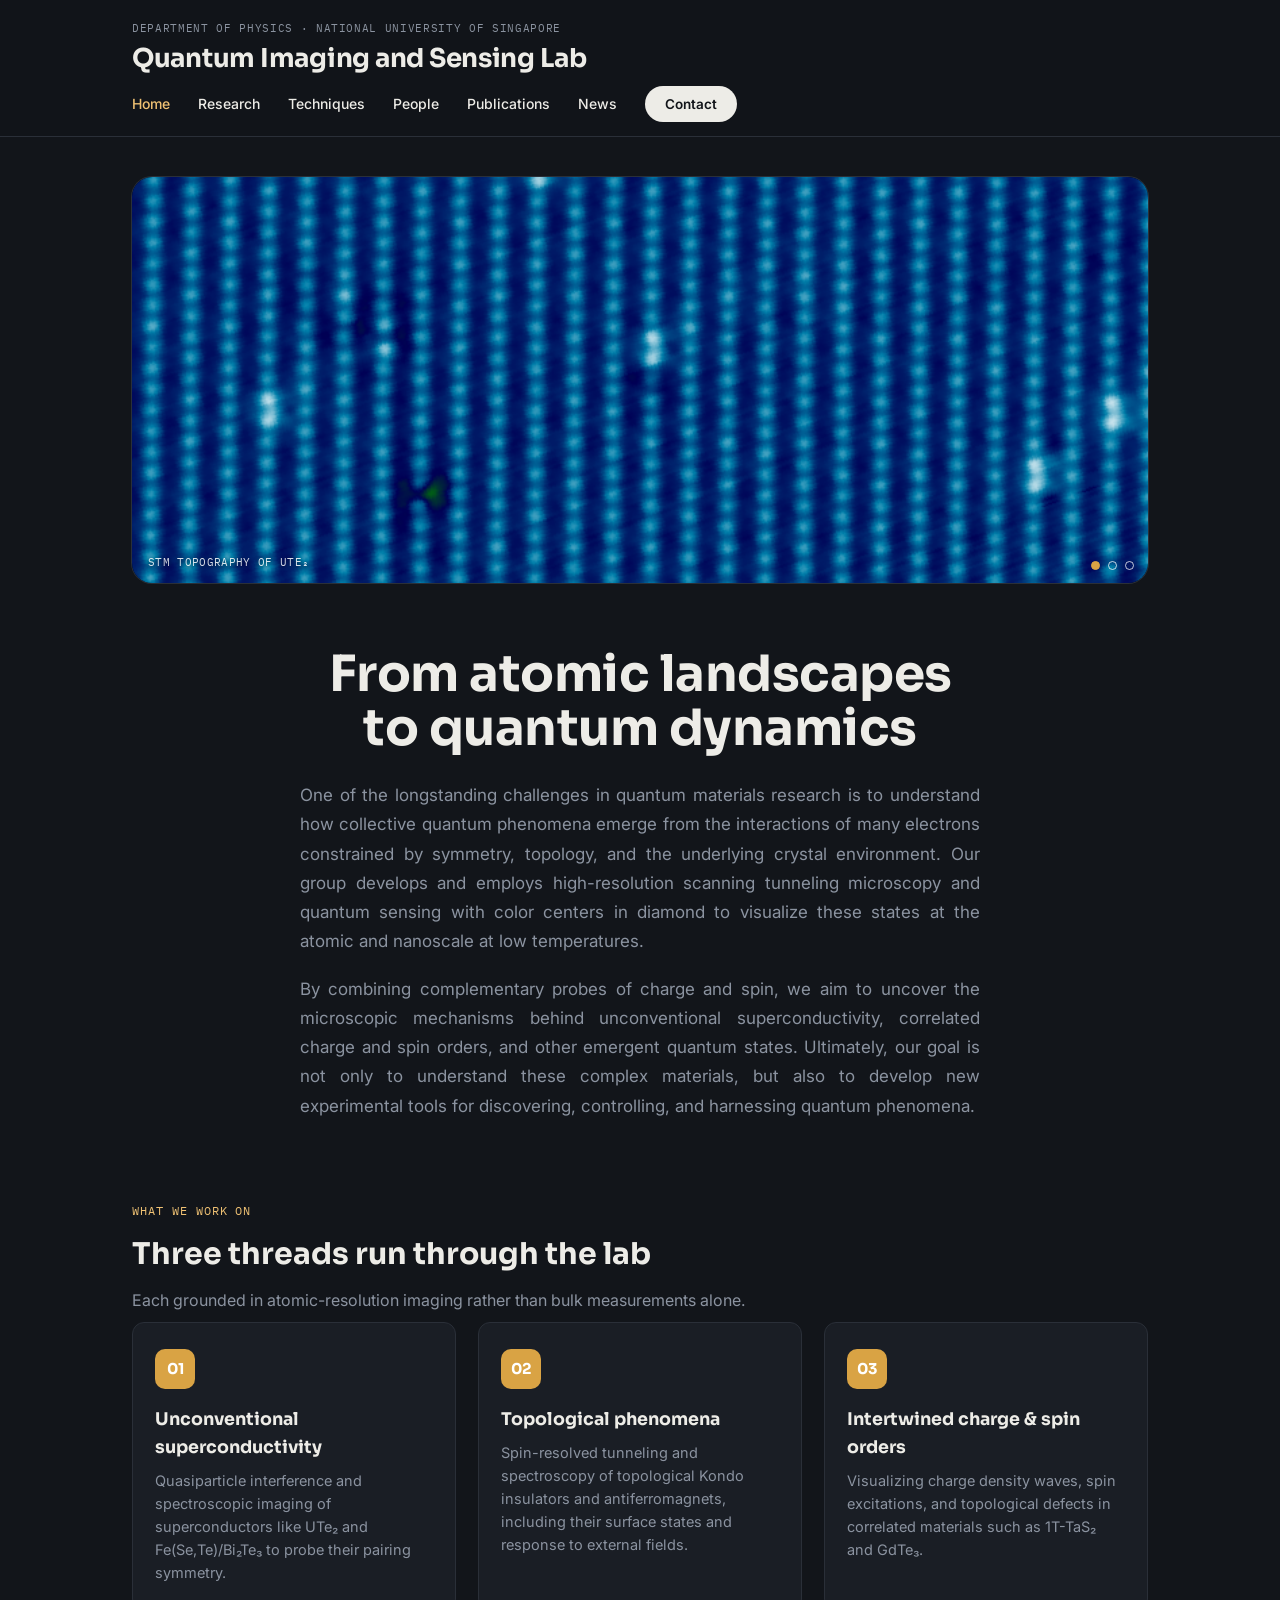
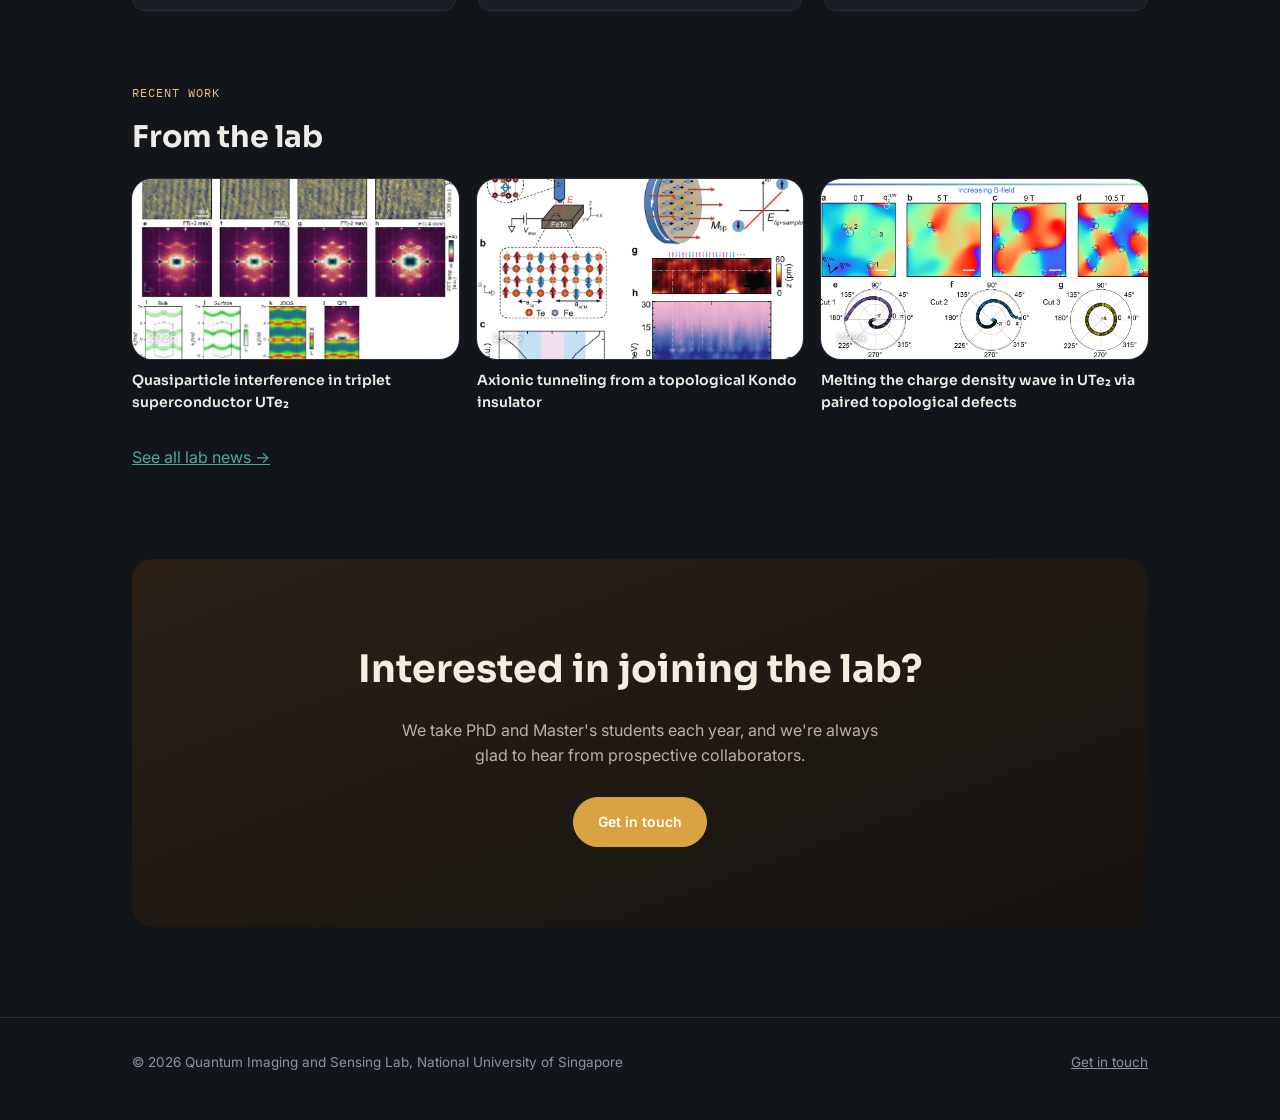
==== index.html @ 93dc04f1 "Fill homepage slideshow slots 2-3, add missing figure images Wire up the telegraph-noise and MnBi2Te" ====
<!DOCTYPE html>
<html lang="en">
<head>
<meta charset="UTF-8">
<meta name="viewport" content="width=device-width, initial-scale=1.0">
<title>Quantum Imaging and Sensing Lab — Home</title>
<meta name="description" content="Research group using scanning tunneling microscopy to image and understand quantum materials — superconductors, topological phases, and emergent order.">
<link rel="preconnect" href="https://fonts.googleapis.com">
<link href="https://fonts.googleapis.com/css2?family=Sora:wght@500;600;700&family=Inter:wght@400;500;600&family=IBM+Plex+Mono:wght@400;500;600&display=swap" rel="stylesheet">
<link rel="stylesheet" href="style.css">
</head>
<body>

<header class="masthead">
  <div class="masthead-inner">
    <div>
      <p class="masthead-id">Department of Physics · National University of Singapore</p>
      <p class="masthead-name">Quantum Imaging and Sensing Lab</p>
    </div>
    <nav class="primary-nav" aria-label="Primary">
      <ul>
        <li><a href="index.html" aria-current="page">Home</a></li>
        <li><a href="research.html">Research</a></li>
        <li><a href="instrumentation.html">Techniques</a></li>
        <li><a href="people.html">People</a></li>
        <li><a href="publications.html">Publications</a></li>
        <li><a href="news.html">News</a></li>
        <li><a href="contact.html" class="btn-nav">Contact</a></li>
      </ul>
    </nav>
  </div>
</header>

<main class="sheet">

  <!-- Homepage hero, on hold for now — the intro prose below opens the page
       instead. To restore, just uncomment.

  <section class="hero hero-home">
    <div>
      <p class="hero-eyebrow">Quantum materials · scanning tunneling microscopy · Quantum sensing · NV centers</p>
      <h1>Seeing is believing.</h1>
      <p class="lede">We develop quantum imaging and sensing techniques to investigate correlated quantum matter across scales, from atomic-resolution electronic structure to nanoscale magnetic and electronic dynamics.</p>
      <div class="hero-actions">
        <a class="btn primary" href="publications.html">Read our publications</a>
        <a class="btn" href="people.html">Meet the team</a>
      </div>
    </div>
    <div class="photo-frame">
      <img src="images/ute2-topo.png" alt="STM topography of the quantum material UTe₂">
      <span class="cap">Fig. 1 — STM topography of UTe₂</span>
    </div>
  </section>
  -->

  <div class="slideshow" data-slideshow role="region"
       aria-roledescription="carousel" aria-label="Featured lab images">
    <div class="slides">

      <figure class="slide is-active">
        <img src="images/ute2-topo.png"
             alt="STM topography of the quantum material UTe₂, showing the atomic lattice">
        <figcaption>STM topography of UTe₂</figcaption>
      </figure>

      <figure class="slide anchor-top">
        <img src="images/telegraph-noise.png"
             alt="Illustration of a spin-polarized STM tip above an atomic lattice with fluctuating surface spins, and the resulting two-level telegraph signal in the tunneling current">
        <figcaption>Telegraph noise from a fluctuating spin</figcaption>
      </figure>

      <figure class="slide fit on-white">
        <img src="images/MBT.png"
             alt="Two-panel figure: an optical micrograph of a MnBi₂Te₄ flake device with 6 and 7 septuple-layer regions outlined, beside an NV magnetometry map of the stray field over the same area, scaled from -150 to 150 microtesla">
        <figcaption>NV magnetometry of a MnBi₂Te₄ flake</figcaption>
      </figure>

      <!-- Slot 4. Uncomment when ready; do not put "is-active" on it.

      <figure class="slide">
        <img src="images/FILENAME.png" alt="DESCRIPTION">
        <figcaption>CAPTION</figcaption>
      </figure>
      -->

    </div>
    <div class="dots"></div>
  </div>

  <div class="intro-prose">
    <h1>From atomic landscapes to quantum dynamics</h1>
    <p>One of the longstanding challenges in quantum materials research is to
    understand how collective quantum phenomena emerge from the interactions
    of many electrons constrained by symmetry, topology, and the underlying
    crystal environment. Our group develops and employs high-resolution
    scanning tunneling microscopy and quantum sensing with color centers in
    diamond to visualize these states at the atomic and nanoscale at low
    temperatures.</p>
    <p>By combining complementary probes of charge and spin, we aim to uncover
    the microscopic mechanisms behind unconventional superconductivity,
    correlated charge and spin orders, and other emergent quantum states.
    Ultimately, our goal is not only to understand these complex materials,
    but also to develop new experimental tools for discovering, controlling,
    and harnessing quantum phenomena.</p>
  </div>

  <section class="section-head">
    <p class="kicker">What we work on</p>
    <h2>Three threads run through the lab</h2>
    <p>Each grounded in atomic-resolution imaging rather than bulk measurements alone.</p>
  </section>

  <div class="grid cols-3">
    <div class="card">
      <div class="mark">01</div>
      <h3>Unconventional superconductivity</h3>
      <p>Quasiparticle interference and spectroscopic imaging of superconductors
      like UTe₂ and Fe(Se,Te)/Bi₂Te₃ to probe their pairing symmetry.</p>
    </div>
    <div class="card">
      <div class="mark">02</div>
      <h3>Topological phenomena</h3>
      <p>Spin-resolved tunneling and spectroscopy of topological Kondo
      insulators and antiferromagnets, including their surface states and
      response to external fields.</p>
    </div>
    <div class="card">
      <div class="mark">03</div>
      <h3>Intertwined charge &amp; spin orders</h3>
      <p>Visualizing charge density waves, spin excitations, and topological
      defects in correlated materials such as 1T-TaS₂ and GdTe₃.</p>
    </div>
    <!-- Fourth thread, on hold for now. To restore: uncomment, switch the
         grid above back to "grid cols-4", and change the heading back to
         "Four threads run through the lab".
    <div class="card">
      <div class="mark">04</div>
      <h3>AI-driven imaging</h3>
      <p>Using machine learning to extract hidden order and structure from
      STM and NV-center imaging data across our quantum materials platforms.</p>
    </div>
    -->
  </div>

  <section class="section-head">
    <p class="kicker">Recent work</p>
    <h2>From the lab</h2>
  </section>

  <div class="project-strip">
    <a href="https://arxiv.org/abs/2601.02192" target="_blank" rel="noopener">
      <div class="photo-frame plain">
        <img src="images/qpi.png" alt="Quasiparticle interference map of the triplet superconductor UTe₂">
        <span class="cap">2026</span>
      </div>
      <p class="proj-title">Quasiparticle interference in triplet superconductor UTe₂</p>
    </a>
    <a href="https://arxiv.org/abs/2512.05057" target="_blank" rel="noopener">
      <div class="photo-frame">
        <img src="images/axion.png" alt="Axionic tunneling signature in a topological Kondo insulator">
        <span class="cap">2025</span>
      </div>
      <p class="proj-title">Axionic tunneling from a topological Kondo insulator</p>
    </a>
    <a href="https://doi.org/10.1038/s41567-024-02429-9" target="_blank" rel="noopener">
      <div class="photo-frame ink">
        <img src="images/topo-def.png" alt="Paired topological defects in the melting charge density wave of UTe₂">
        <span class="cap">2024</span>
      </div>
      <p class="proj-title">Melting the charge density wave in UTe₂ via paired topological defects</p>
    </a>
  </div>

  <p style="margin-top:18px;"><a href="news.html">See all lab news →</a></p>

  <div class="cta-band">
    <h2>Interested in joining the lab?</h2>
    <p>We take PhD and Master's students each year, and we're always glad to
    hear from prospective collaborators.</p>
    <a class="btn primary" href="contact.html">Get in touch</a>
  </div>

  <!--
  <section class="section-head">
    <p class="kicker">From alumni &amp; collaborators</p>
    <h2>What people say about working with us</h2>
    <p style="font-size:13.5px;"><em>Placeholder quotes — swap these for real
    ones from your own students and collaborators.</em></p>
  </section>

  <div class="quote-row">
    <div class="quote-card">
      <p class="q">The lab gave me the freedom to pursue a hard problem while
      making sure I always had the instrumentation to test it properly.</p>
      <p class="attr">[Former student name], PhD [year]</p>
    </div>
    <div class="quote-card">
      <p class="q">Collaborating on the UTe₂ measurements was some of the most
      rigorous low-temperature work I've been part of.</p>
      <p class="attr">[Collaborator name, institution]</p>
    </div>
    <div class="quote-card">
      <p class="q">The group treats every dataset as something to be
      questioned, not just fitted. That rigor shows in the papers.</p>
      <p class="attr">[Committee member / collaborator]</p>
    </div>
  </div>
  -->

</main>

<footer class="site-footer">
  <div class="footer-inner">
    <span>© 2026 Quantum Imaging and Sensing Lab, National University of Singapore</span>
    <span><a href="contact.html">Get in touch</a></span>
  </div>
</footer>

<script>
// Crossfading image panel. Auto-advances, pauses on hover/focus, and stays
// a plain static image if there is only one slide or the reader prefers
// reduced motion.
document.querySelectorAll('[data-slideshow]').forEach(function (box) {
  var slides = Array.prototype.slice.call(box.querySelectorAll('.slide'));
  if (slides.length < 2) { box.setAttribute('data-single', ''); return; }

  var dots = box.querySelector('.dots');
  var timer = null;
  var index = Math.max(0, slides.findIndex(function (s) {
    return s.classList.contains('is-active');
  }));

  var buttons = slides.map(function (slide, n) {
    var b = document.createElement('button');
    b.type = 'button';
    b.setAttribute('aria-label', 'Show image ' + (n + 1) + ' of ' + slides.length);
    b.addEventListener('click', function () { show(n); restart(); });
    dots.appendChild(b);
    return b;
  });

  function show(n) {
    index = (n + slides.length) % slides.length;
    slides.forEach(function (s, k) { s.classList.toggle('is-active', k === index); });
    buttons.forEach(function (b, k) {
      b.setAttribute('aria-current', k === index ? 'true' : 'false');
    });
  }

  function start() {
    if (timer) return;
    if (window.matchMedia('(prefers-reduced-motion: reduce)').matches) return;
    timer = setInterval(function () { show(index + 1); }, 6000);
  }

  function stop() { clearInterval(timer); timer = null; }
  function restart() { stop(); start(); }

  box.addEventListener('mouseenter', stop);
  box.addEventListener('mouseleave', start);
  box.addEventListener('focusin', stop);
  box.addEventListener('focusout', start);

  show(index);
  start();
});
</script>

</body>
</html>
---- style.css ----
/* ============================================================
   Research Group Site — Design System v2
   Inspiration: Oranssi (Squarespace) — bold full-bleed imagery,
   generous whitespace, rounded photo frames, service-card grids,
   a CTA band, and a quote/testimonial rhythm. Reworked here for
   a physical-sciences/engineering lab: image blocks stand in for
   real lab/field photography, and the quote band carries alumni
   and collaborator voices instead of client testimonials.
   ============================================================ */

:root {
  /* Palette — dark theme */
  --paper: #12151a;
  --ink: #edece7;
  --ink-soft: #8b93a0;
  --accent: #d9a344;
  --accent-deep: #f0c274;
  --teal: #4fa89c;
  --surface: #1a1e25;
  --line: #2a2f38;
  --cta-start: #2a2018;
  --cta-end: #171310;
  --cta-text: #f5ede0;
  --cta-text-soft: rgba(245,237,224,0.72);

  --radius: 20px;
  --radius-sm: 12px;

  --font-display: "Sora", "Arial", sans-serif;
  --font-body: "Inter", -apple-system, sans-serif;
  --font-mono: "IBM Plex Mono", ui-monospace, monospace;
}

* { box-sizing: border-box; }
html { scroll-behavior: smooth; }

body {
  margin: 0;
  background: var(--paper);
  color: var(--ink);
  font-family: var(--font-body);
  font-size: 16px;
  line-height: 1.6;
}

a { color: var(--teal); }
a:hover { color: var(--accent-deep); }
a:focus-visible, button:focus-visible, input:focus-visible, textarea:focus-visible {
  outline: 2px solid var(--accent); outline-offset: 3px;
}

img { max-width: 100%; display: block; }

.sheet { max-width: 1080px; margin: 0 auto; padding: 0 32px; }

/* ---------- Nav ---------- */

header.masthead {
  position: sticky;
  top: 0;
  z-index: 20;
  background: color-mix(in srgb, var(--paper) 92%, transparent);
  backdrop-filter: blur(6px);
  border-bottom: 1px solid var(--line);
}

.masthead-inner {
  max-width: 1080px;
  margin: 0 auto;
  padding: 20px 32px;
  display: flex;
  justify-content: space-between;
  align-items: center;
  flex-wrap: wrap;
  gap: 14px;
}

.masthead-name {
  font-family: var(--font-display);
  font-size: 26px;
  font-weight: 700;
  margin: 0;
  letter-spacing: -0.01em;
}

.masthead-id {
  font-family: var(--font-mono);
  font-size: 11px;
  letter-spacing: 0.06em;
  color: var(--ink-soft);
  text-transform: uppercase;
  margin: 0;
}

nav.primary-nav ul {
  list-style: none;
  display: flex;
  gap: 28px;
  margin: 0;
  padding: 0;
  font-size: 14px;
  font-weight: 500;
}

nav.primary-nav a { color: var(--ink); text-decoration: none; }
nav.primary-nav a:hover, nav.primary-nav a[aria-current="page"] { color: var(--accent-deep); }

.btn-nav {
  font-family: var(--font-body);
  font-weight: 600;
  font-size: 13.5px;
  background: var(--ink);
  color: var(--paper) !important;
  padding: 10px 20px;
  border-radius: 100px;
  text-decoration: none;
}
.btn-nav:hover { background: var(--accent-deep); color: var(--paper) !important; }

/* ---------- Photo frame: stand-in for real photography.
   A gradient block plays the role images will later fill,
   captioned like a figure/plate to make the placeholder obvious. ---------- */

.photo-frame {
  border-radius: var(--radius);
  overflow: hidden;
  position: relative;
  min-height: 220px;
  display: flex;
  align-items: flex-end;
  background: linear-gradient(135deg, #2b5d56 0%, #16302c 60%, #0f211e 100%);
  box-shadow: 0 0 0 1px var(--line);
}

.photo-frame.warm { background: linear-gradient(135deg, #c98a2c 0%, #8a5a1c 60%, #5c3b12 100%); }
.photo-frame.ink { background: linear-gradient(135deg, #3a4250 0%, #1c222b 60%, #10141a 100%); }
.photo-frame.plain { background: #ffffff; }

/* Annotated scientific figures: never crop — scale bars, legends and axis
   labels live at the edges. Letterboxes against black to match the dark
   backgrounds these micrographs are exported on. */
.photo-frame.figure { background: #000000; }
.photo-frame.figure img { object-fit: contain; }

/* Avatars reuse the photo-frame gradient system but at fixed circular size */
.photo-frame.avatar { min-height: 0; align-items: center; justify-content: center; flex-shrink: 0; }

.photo-frame img {
  position: absolute;
  inset: 0;
  width: 100%;
  height: 100%;
  object-fit: cover;
}

.photo-frame .cap {
  position: relative;
  z-index: 1;
  font-family: var(--font-mono);
  font-size: 11px;
  color: rgba(255,255,255,0.85);
  padding: 12px 16px;
  letter-spacing: 0.03em;
  text-transform: uppercase;
  text-shadow: 0 1px 4px rgba(0,0,0,0.6);
}

/* ---------- Hero ---------- */

.hero {
  padding: 56px 0 20px;
  display: grid;
  grid-template-columns: 1.1fr 0.9fr;
  gap: 44px;
  align-items: center;
}

@media (max-width: 860px) {
  .hero { grid-template-columns: 1fr; }
}

.hero-eyebrow {
  font-family: var(--font-mono);
  font-size: 12.5px;
  color: var(--accent-deep);
  text-transform: uppercase;
  letter-spacing: 0.08em;
  margin: 0 0 16px;
}

.hero h1 {
  font-family: var(--font-display);
  font-size: clamp(32px, 4.6vw, 50px);
  line-height: 1.08;
  margin: 0 0 20px;
  font-weight: 700;
  letter-spacing: -0.01em;
}

.hero p.lede { font-size: 17.5px; color: var(--ink-soft); max-width: 52ch; margin: 0 0 28px; }

.hero-actions { display: flex; gap: 14px; flex-wrap: wrap; }

.btn {
  display: inline-block;
  font-family: var(--font-body);
  font-weight: 600;
  font-size: 14px;
  padding: 13px 24px;
  border-radius: 100px;
  text-decoration: none;
  border: 1.5px solid var(--ink);
  color: var(--ink);
}
.btn:hover { background: var(--ink); color: var(--paper); }
.btn.primary { background: var(--accent); border-color: var(--accent); color: #fff; }
.btn.primary:hover { background: var(--accent-deep); border-color: var(--accent-deep); }

.hero .photo-frame { min-height: 320px; }

.epigraph {
  margin: 0;
  padding: 28px 0 32px;
  text-align: center;
  border-bottom: 1px solid var(--line);
}
.epigraph p {
  margin: 0 0 10px;
  font-family: var(--font-body);
  font-style: italic;
  font-size: 17px;
  color: var(--ink-soft);
}
.epigraph cite {
  font-family: var(--font-mono);
  font-size: 12px;
  font-style: normal;
  color: var(--ink-soft);
  text-transform: uppercase;
  letter-spacing: 0.03em;
}

/* ---------- Site-wide entrance animation ---------- */

@keyframes fade-up {
  from { opacity: 0; transform: translateY(18px); }
  to { opacity: 1; transform: translateY(0); }
}

/* Generic cascade for every page's top-level sections. Excludes the
   homepage hero pieces and card grid below, which get their own more
   granular stagger further down so the two schemes don't compound. */
main.sheet > *:not(.epigraph):not(.hero-home):not(.grid) {
  opacity: 0;
  animation: fade-up 0.6s ease-out forwards;
}
main.sheet > *:not(.epigraph):not(.hero-home):not(.grid):nth-child(1) { animation-delay: 0.05s; }
main.sheet > *:not(.epigraph):not(.hero-home):not(.grid):nth-child(2) { animation-delay: 0.15s; }
main.sheet > *:not(.epigraph):not(.hero-home):not(.grid):nth-child(3) { animation-delay: 0.25s; }
main.sheet > *:not(.epigraph):not(.hero-home):not(.grid):nth-child(4) { animation-delay: 0.35s; }
main.sheet > *:not(.epigraph):not(.hero-home):not(.grid):nth-child(5) { animation-delay: 0.45s; }
main.sheet > *:not(.epigraph):not(.hero-home):not(.grid):nth-child(6) { animation-delay: 0.55s; }
main.sheet > *:not(.epigraph):not(.hero-home):not(.grid):nth-child(n+7) { animation-delay: 0.6s; }

.epigraph { opacity: 0; animation: fade-up 0.7s ease-out forwards; }

.hero-home .hero-eyebrow,
.hero-home h1,
.hero-home p.lede,
.hero-home .hero-actions,
.hero-home .photo-frame {
  opacity: 0;
  animation: fade-up 0.7s ease-out forwards;
}
.hero-home .hero-eyebrow { animation-delay: 0.15s; }
.hero-home h1 { animation-delay: 0.25s; }
.hero-home p.lede { animation-delay: 0.35s; }
.hero-home .hero-actions { animation-delay: 0.45s; }
.hero-home .photo-frame { animation-delay: 0.2s; }

.grid .card {
  opacity: 0;
  animation: fade-up 0.6s ease-out forwards;
}
.grid .card:nth-child(1) { animation-delay: 0.55s; }
.grid .card:nth-child(2) { animation-delay: 0.65s; }
.grid .card:nth-child(3) { animation-delay: 0.75s; }
.grid .card:nth-child(4) { animation-delay: 0.85s; }

@media (prefers-reduced-motion: reduce) {
  main.sheet > *,
  .epigraph,
  .hero-home .hero-eyebrow,
  .hero-home h1,
  .hero-home p.lede,
  .hero-home .hero-actions,
  .hero-home .photo-frame,
  .grid .card {
    opacity: 1;
    animation: none;
    transform: none;
  }
}

/* ---------- Slideshow ---------- */

/* Rotating image panel. Degrades to a single static image when only one
   slide is present (JS adds data-single, which hides the dots). */
.slideshow {
  position: relative;
  border-radius: var(--radius);
  overflow: hidden;
  box-shadow: 0 0 0 1px var(--line);
  background: #000000;
  aspect-ratio: 5 / 2;
  margin-top: 40px;
}

@media (max-width: 700px) { .slideshow { aspect-ratio: 3 / 2; } }

.slideshow .slide {
  position: absolute;
  inset: 0;
  margin: 0;
  opacity: 0;
  transition: opacity 0.8s ease;
}

.slideshow .slide.is-active { opacity: 1; }

.slideshow .slide img { width: 100%; height: 100%; object-fit: cover; }

/* The panel is far wider than these figures, so cover() crops top and
   bottom. Add .anchor-top to a slide whose meaningful content (a signal
   trace, a scale bar, a label) sits near the top edge. The window sits
   just below the very top so the frame isn't mostly empty background;
   pushing this much past ~12% starts clipping content at the top edge. */
.slideshow .slide.anchor-top img { object-position: center 10%; }

/* Add .fit to a slide carrying a full data figure — axis labels, colorbars
   and scale bars live at the edges, so it must never be cropped. Letterboxes
   against the panel's black background, which these figures are exported on. */
.slideshow .slide.fit img { object-fit: contain; }

/* Backdrop for a slide whose image has a transparent background.
   Change this one colour to taste. */
.slideshow .slide.on-white { background: #ffffff; }

/* The caption is light with a dark halo by default, for legibility over
   photographs. On a white backdrop it needs the opposite treatment. */
.slideshow .slide.on-white figcaption {
  color: #000000;
  text-shadow: none;
}

.slideshow figcaption {
  position: absolute;
  left: 0;
  bottom: 0;
  z-index: 1;
  font-family: var(--font-mono);
  font-size: 11px;
  color: rgba(255,255,255,0.85);
  padding: 12px 16px;
  letter-spacing: 0.03em;
  text-transform: uppercase;
  text-shadow: 0 1px 4px rgba(0,0,0,0.6);
}

.slideshow .dots {
  position: absolute;
  right: 14px;
  bottom: 13px;
  z-index: 2;
  display: flex;
  gap: 8px;
}

.slideshow[data-single] .dots { display: none; }

.slideshow .dots button {
  width: 9px;
  height: 9px;
  padding: 0;
  border-radius: 100px;
  border: 1px solid rgba(255,255,255,0.75);
  background: transparent;
  cursor: pointer;
  transition: background 0.25s ease, border-color 0.25s ease;
}

.slideshow .dots button:hover { background: rgba(255,255,255,0.6); }
.slideshow .dots button[aria-current="true"] {
  background: var(--accent);
  border-color: var(--accent);
}

/* No crossfade for readers who ask for reduced motion; the script also
   skips auto-advance entirely in that case. */
@media (prefers-reduced-motion: reduce) {
  .slideshow .slide { transition: none; }
}

/* ---------- Intro prose ---------- */

/* Opening statement on the homepage: centered headline over a justified
   description of what the group does. The block itself is centered in the
   sheet; the body copy is set flush on both edges. */
.intro-prose {
  max-width: 68ch;
  margin: 0 auto;
  padding: 64px 0 8px;
}

.intro-prose h1 {
  font-family: var(--font-display);
  font-size: clamp(32px, 4.6vw, 50px);
  line-height: 1.08;
  font-weight: 700;
  letter-spacing: -0.01em;
  color: var(--ink);
  text-align: center;
  margin: 0 0 26px;
}

/* Hyphenation keeps justified text from opening up rivers of whitespace
   between words on narrow viewports. */
.intro-prose p {
  font-size: 17px;
  line-height: 1.72;
  color: var(--ink-soft);
  text-align: justify;
  -webkit-hyphens: auto;
  hyphens: auto;
  margin: 0 0 18px;
}

.intro-prose p:last-child { margin-bottom: 0; }

/* ---------- Section headers ---------- */

.section-head {
  padding: 72px 0 8px;
  max-width: 640px;
}

.section-head .kicker {
  font-family: var(--font-mono);
  font-size: 12px;
  color: var(--accent-deep);
  text-transform: uppercase;
  letter-spacing: 0.08em;
  margin: 0 0 10px;
}

.section-head h2 {
  font-family: var(--font-display);
  font-size: 30px;
  font-weight: 700;
  margin: 0 0 10px;
}

.section-head p { color: var(--ink-soft); margin: 0; }

/* ---------- Cards (service-style grid) ---------- */

.grid { display: grid; gap: 22px; }
.grid.cols-4 { grid-template-columns: repeat(4, 1fr); }
.grid.cols-3 { grid-template-columns: repeat(3, 1fr); }
.grid.cols-2 { grid-template-columns: repeat(2, 1fr); }

@media (max-width: 900px) {
  .grid.cols-4 { grid-template-columns: repeat(2, 1fr); }
}
@media (max-width: 620px) {
  .grid.cols-4, .grid.cols-3, .grid.cols-2 { grid-template-columns: 1fr; }
}

.card {
  background: var(--surface);
  border: 1px solid var(--line);
  border-radius: var(--radius-sm);
  padding: 26px 22px;
}

.card .mark {
  width: 40px; height: 40px;
  border-radius: 10px;
  background: var(--accent);
  color: #fff;
  display: flex; align-items: center; justify-content: center;
  font-family: var(--font-display); font-weight: 700; font-size: 15px;
  margin-bottom: 16px;
}

.card h3 { font-family: var(--font-display); font-size: 17.5px; margin: 0 0 8px; }
.card p { margin: 0; color: var(--ink-soft); font-size: 14.5px; }

/* ---------- Project / recent-work strip ---------- */

.project-strip { display: grid; grid-template-columns: repeat(3, 1fr); gap: 18px; }
@media (max-width: 860px) { .project-strip { grid-template-columns: repeat(2, 1fr); } }
@media (max-width: 560px) { .project-strip { grid-template-columns: 1fr; } }

.project-strip a { display: block; color: inherit; text-decoration: none; }
.project-strip a:hover .photo-frame { box-shadow: 0 0 0 1px var(--accent); }
.project-strip a:hover .proj-title { color: var(--accent-deep); }

.project-strip .photo-frame { min-height: 180px; }
.project-strip .proj-title {
  font-family: var(--font-display);
  font-weight: 600;
  font-size: 14px;
  margin-top: 10px;
}

/* ---------- CTA band ---------- */

.cta-band {
  margin: 88px 0;
  border-radius: var(--radius);
  overflow: hidden;
  position: relative;
  padding: 80px 40px;
  text-align: center;
  background: linear-gradient(160deg, var(--cta-start) 0%, var(--cta-end) 100%);
  color: var(--cta-text);
}

.cta-band h2 {
  font-family: var(--font-display);
  font-size: clamp(26px, 3.4vw, 38px);
  max-width: 20ch;
  margin: 0 auto 18px;
}

.cta-band p { color: var(--cta-text-soft); max-width: 50ch; margin: 0 auto 28px; }

.cta-band .btn.primary { background: var(--accent); border-color: var(--accent); }

/* ---------- Team ---------- */

.team-grid { display: grid; grid-template-columns: repeat(4, 1fr); gap: 26px; }
@media (max-width: 860px) { .team-grid { grid-template-columns: repeat(2, 1fr); } }
@media (max-width: 560px) { .team-grid { grid-template-columns: 1fr; } }

.team-member .avatar {
  border-radius: var(--radius);
  width: 200px; height: 300px;
  margin-bottom: 14px;
}

.team-member h3 { font-family: var(--font-display); font-size: 16.5px; margin: 0 0 2px; }
.team-member .role { font-size: 13px; color: var(--accent-deep); font-weight: 600; margin-bottom: 8px; }
.team-member p.bio { font-size: 13.5px; color: var(--ink-soft); margin: 0; }

/* Larger single-person spotlight (PI) */
.person-spotlight {
  display: grid;
  grid-template-columns: 200px 1fr;
  gap: 32px;
  align-items: center;
  background: var(--surface);
  border: 1px solid var(--line);
  border-radius: var(--radius);
  padding: 32px;
  margin-bottom: 20px;
}
@media (max-width: 620px) { .person-spotlight { grid-template-columns: 1fr; } }
.person-spotlight .avatar { border-radius: var(--radius); width: 200px; height: 300px; }

/* ---------- Quotes ---------- */

.quote-row { display: grid; grid-template-columns: repeat(3, 1fr); gap: 22px; }
@media (max-width: 860px) { .quote-row { grid-template-columns: 1fr; } }

.quote-card {
  background: var(--surface);
  border: 1px solid var(--line);
  border-radius: var(--radius-sm);
  padding: 26px 24px;
}
.quote-card p.q { font-size: 15px; margin: 0 0 16px; }
.quote-card p.q::before { content: "\201C"; color: var(--accent); font-size: 28px; line-height: 0; display: inline-block; vertical-align: -6px; margin-right: 2px; }
.quote-card .attr { font-family: var(--font-mono); font-size: 12px; color: var(--ink-soft); text-transform: uppercase; letter-spacing: 0.03em; }

/* ---------- Talks ---------- */

.talk-grid { display: grid; grid-template-columns: repeat(3, 1fr); gap: 26px; }
@media (max-width: 860px) { .talk-grid { grid-template-columns: repeat(2, 1fr); } }
@media (max-width: 560px) { .talk-grid { grid-template-columns: 1fr; } }

.talk-card {
  display: block;
  text-decoration: none;
  color: inherit;
}

.talk-card .thumb {
  position: relative;
  border-radius: var(--radius-sm);
  overflow: hidden;
  border: 1px solid var(--line);
  background: var(--surface);
  aspect-ratio: 16 / 9;
  margin-bottom: 12px;
}

.talk-card .thumb img {
  width: 100%;
  height: 100%;
  object-fit: cover;
  transition: transform 0.35s ease;
}

.talk-card:hover .thumb img { transform: scale(1.05); }

/* maxresdefault.jpg is native 16:9, but older uploads only have
   hqdefault.jpg — 4:3 with letterbox bars. Add .crop to the .thumb
   in that case to scale up and recover the 16:9 frame. */
.talk-card .thumb.crop img { transform: scale(1.35); }
.talk-card:hover .thumb.crop img { transform: scale(1.42); }

/* Add .photo when the thumb is a real 3:2 event photo rather than a
   YouTube still — biases the 16:9 crop upward so the speaker's head
   isn't clipped. */
.talk-card .thumb.photo img { object-position: center 30%; }

.talk-card .thumb::after {
  content: "";
  position: absolute;
  inset: 0;
  background: linear-gradient(180deg, rgba(0,0,0,0) 45%, rgba(0,0,0,0.55) 100%);
  pointer-events: none;
}

/* Play badge */
.talk-card .play {
  position: absolute;
  left: 50%; top: 50%;
  transform: translate(-50%, -50%);
  width: 54px; height: 54px;
  border-radius: 100px;
  background: rgba(18,21,26,0.72);
  border: 1px solid rgba(245,237,224,0.35);
  display: flex; align-items: center; justify-content: center;
  z-index: 1;
  transition: background 0.25s ease, border-color 0.25s ease;
}
.talk-card .play::before {
  content: "";
  border-style: solid;
  border-width: 9px 0 9px 15px;
  border-color: transparent transparent transparent var(--cta-text);
  margin-left: 4px;
}
.talk-card:hover .play { background: var(--accent); border-color: var(--accent); }
.talk-card:hover .play::before { border-left-color: #12151a; }

.talk-card h3 {
  font-family: var(--font-display);
  font-size: 16px;
  line-height: 1.4;
  margin: 0 0 4px;
}
.talk-card:hover h3 { color: var(--accent-deep); }

.talk-card .venue {
  font-family: var(--font-mono);
  font-size: 11.5px;
  text-transform: uppercase;
  letter-spacing: 0.03em;
  color: var(--ink-soft);
  margin: 0;
}

/* ---------- Publications ---------- */

.pub-list { list-style: none; margin: 0; padding: 0; }
.pub {
  padding: 20px 0;
  border-bottom: 1px solid var(--line);
}
.pub h3 { font-size: 16.5px; margin: 0 0 4px; font-weight: 600; }
.pub h3 a { color: var(--ink); text-decoration: none; }
.pub h3 a:hover { color: var(--accent-deep); text-decoration: underline; }
.pub .meta { font-size: 13px; color: var(--ink-soft); }
.pub .tag {
  display: inline-block;
  font-family: var(--font-mono);
  font-size: 11px;
  text-transform: uppercase;
  border-radius: 100px;
  border: 1px solid var(--teal);
  color: var(--teal);
  padding: 3px 10px;
  margin-top: 8px;
}

/* ---------- News ---------- */

.news-item {
  display: grid;
  grid-template-columns: 120px 1fr;
  gap: 24px;
  padding: 28px 0;
  border-bottom: 1px solid var(--line);
}
@media (max-width: 620px) { .news-item { grid-template-columns: 1fr; } }

.news-item .date {
  font-family: var(--font-mono);
  font-size: 12.5px;
  color: var(--accent-deep);
  text-transform: uppercase;
  letter-spacing: 0.03em;
  padding-top: 3px;
}
.news-item h3 { font-family: var(--font-display); font-size: 19px; margin: 0 0 8px; }
.news-item p { color: var(--ink-soft); margin: 0; max-width: 62ch; }

/* ---------- Contact ---------- */

.contact-grid { display: grid; grid-template-columns: 1fr 1fr; gap: 48px; }
@media (max-width: 720px) { .contact-grid { grid-template-columns: 1fr; } }

.field { margin-bottom: 18px; }
.field label {
  display: block; font-size: 13px; font-weight: 600; color: var(--ink-soft);
  margin-bottom: 6px;
}
.field input, .field textarea {
  width: 100%;
  border: 1.5px solid var(--line);
  border-radius: var(--radius-sm);
  background: var(--surface);
  padding: 12px 14px;
  font-family: var(--font-body);
  font-size: 14.5px;
  color: var(--ink);
}
.field input:focus, .field textarea:focus { border-color: var(--accent); }
.field textarea { resize: vertical; min-height: 120px; }

/* ---------- Footer ---------- */

footer.site-footer {
  margin-top: 90px;
  border-top: 1px solid var(--line);
}
.footer-inner {
  max-width: 1080px;
  margin: 0 auto;
  padding: 34px 32px 46px;
  display: flex;
  justify-content: space-between;
  flex-wrap: wrap;
  gap: 16px;
  font-size: 13.5px;
  color: var(--ink-soft);
}
.footer-inner a { color: var(--ink-soft); }
.footer-inner a:hover { color: var(--accent-deep); }
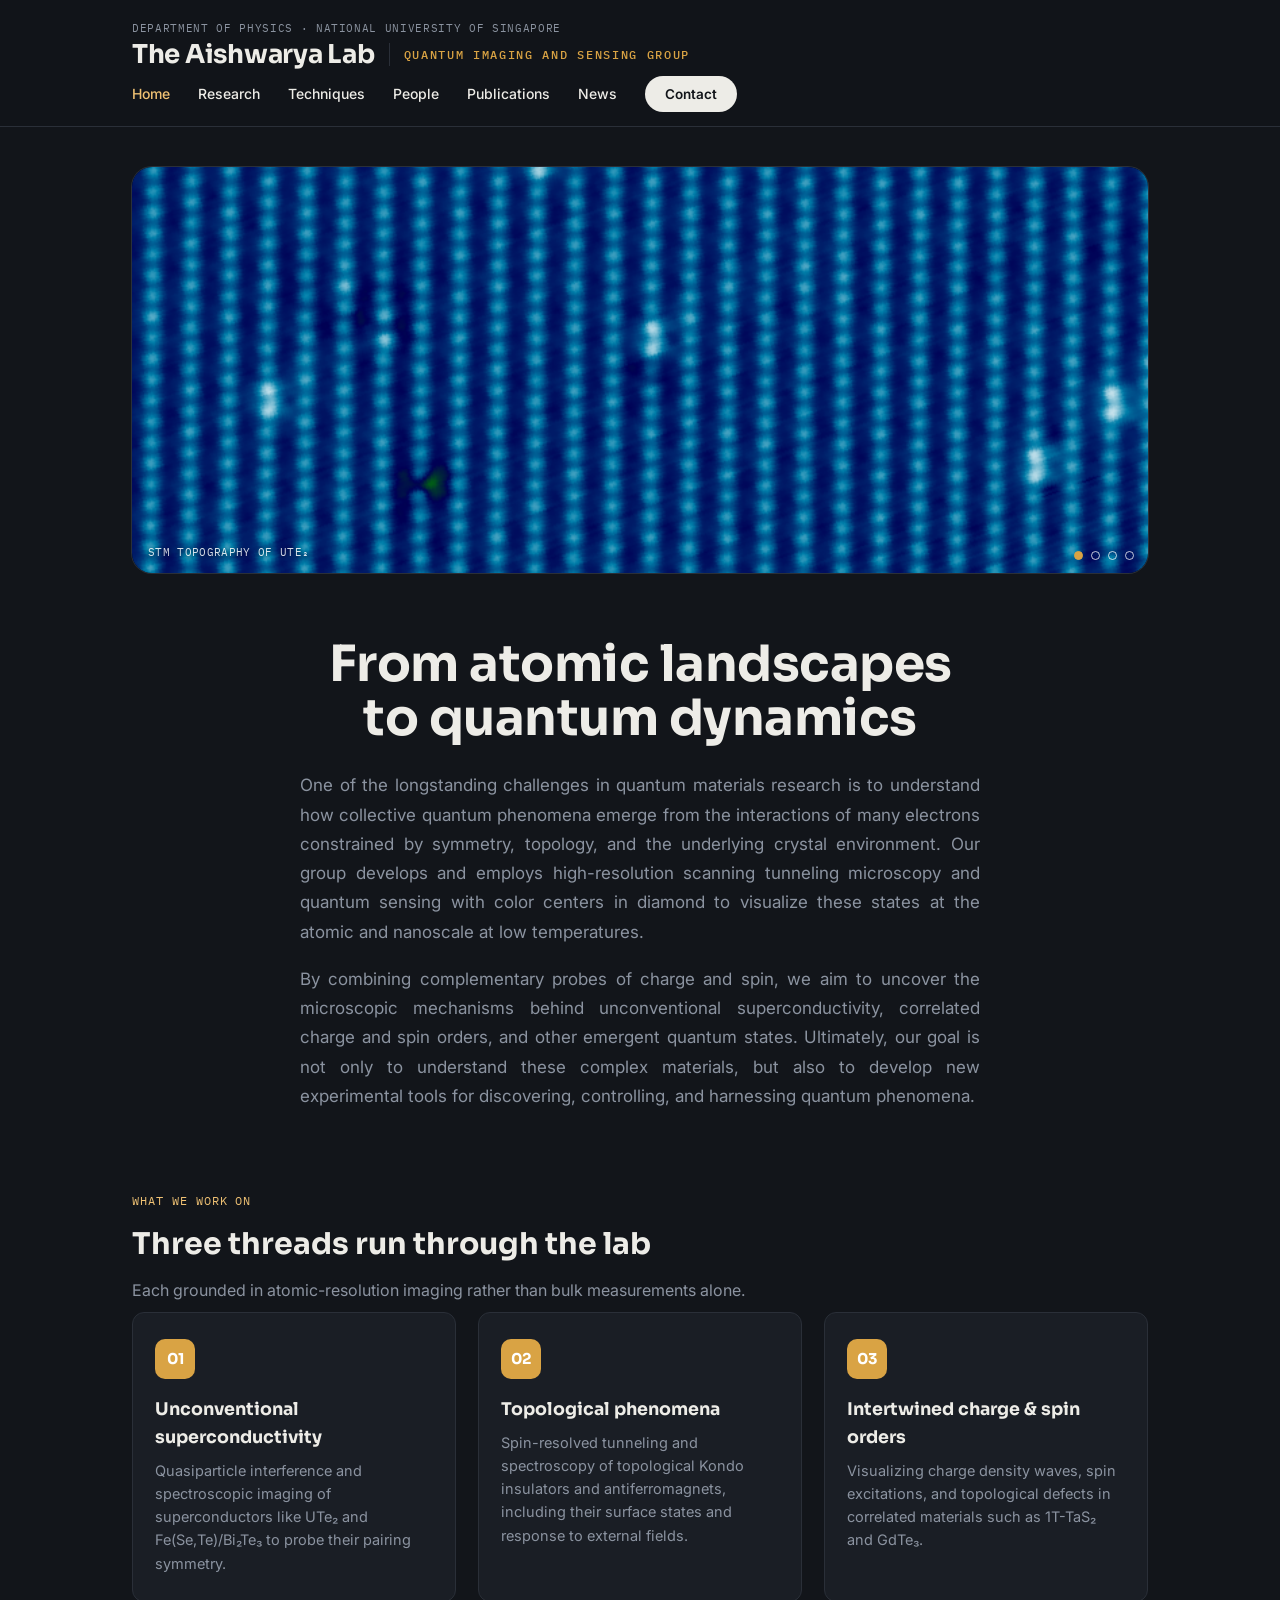
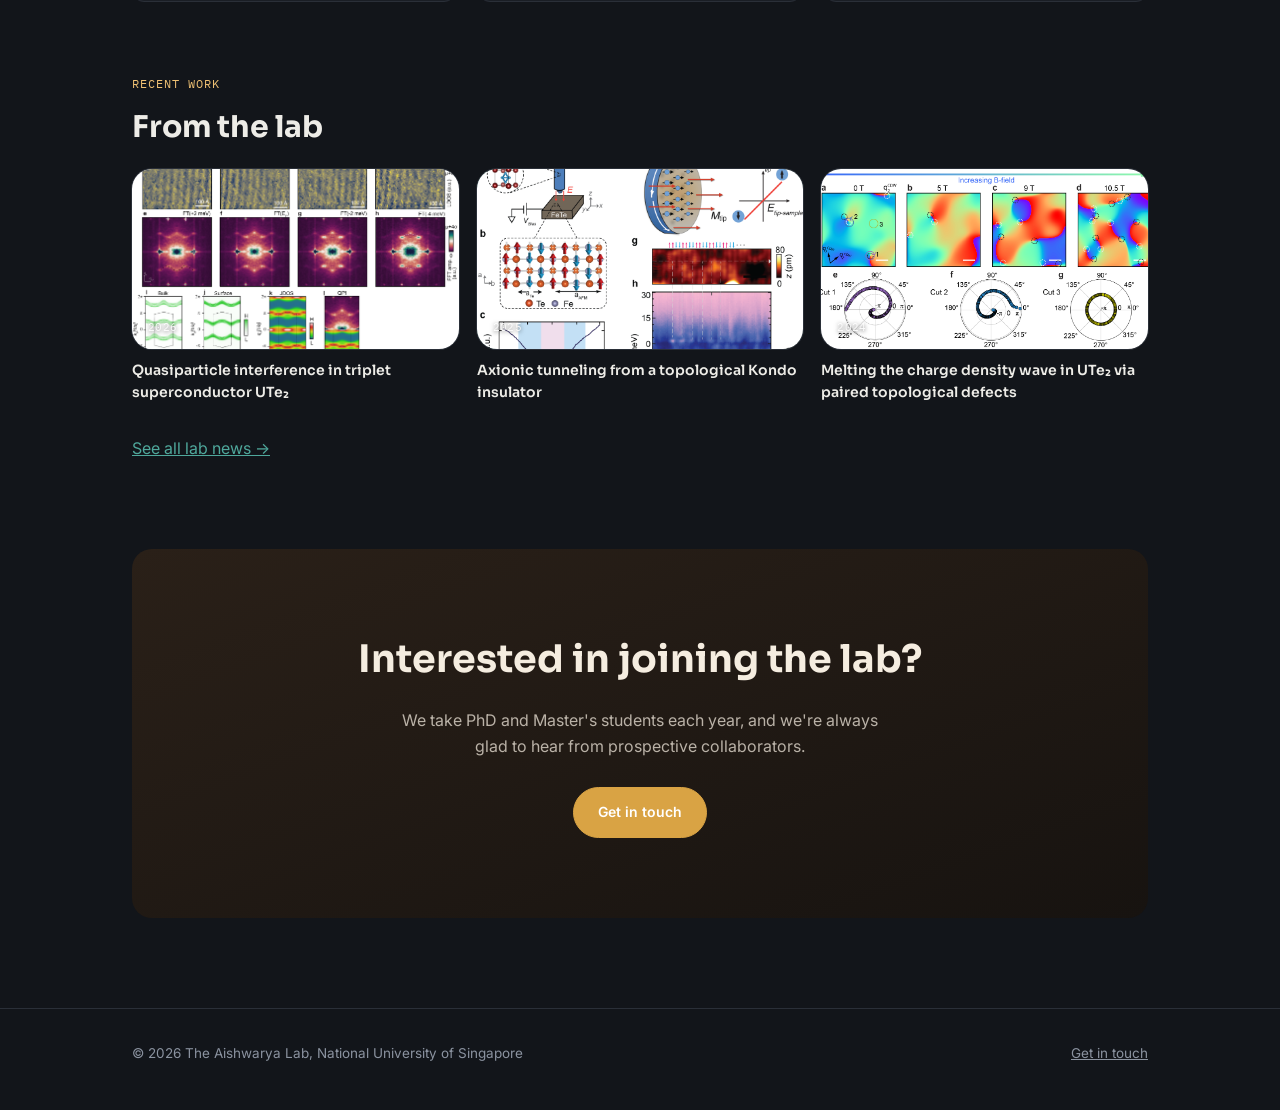
==== commit 73f0978e: "Rename the lab to The Aishwarya Lab, add a subtitle lockup Renames the lab across all seven pages --" ====
--- a/index.html
+++ b/index.html
@@ -3,7 +3,7 @@
 <head>
 <meta charset="UTF-8">
 <meta name="viewport" content="width=device-width, initial-scale=1.0">
-<title>Quantum Imaging and Sensing Lab — Home</title>
+<title>The Aishwarya Lab — Home</title>
 <meta name="description" content="Research group using scanning tunneling microscopy to image and understand quantum materials — superconductors, topological phases, and emergent order.">
 <link rel="preconnect" href="https://fonts.googleapis.com">
 <link href="https://fonts.googleapis.com/css2?family=Sora:wght@500;600;700&family=Inter:wght@400;500;600&family=IBM+Plex+Mono:wght@400;500;600&display=swap" rel="stylesheet">
@@ -15,7 +15,11 @@
   <div class="masthead-inner">
     <div>
       <p class="masthead-id">Department of Physics · National University of Singapore</p>
-      <p class="masthead-name">Quantum Imaging and Sensing Lab</p>
+      <div class="masthead-lockup">
+        <p class="masthead-name">The Aishwarya Lab</p>
+        <span class="masthead-bar" aria-hidden="true"></span>
+        <p class="masthead-sub">Quantum Imaging and Sensing Group</p>
+      </div>
     </div>
     <nav class="primary-nav" aria-label="Primary">
       <ul>
@@ -63,6 +67,12 @@
         <figcaption>STM topography of UTe₂</figcaption>
       </figure>
 
+      <figure class="slide fit on-white">
+        <img src="images/melting.png"
+             alt="Four charge-density-wave relative-phase maps measured at 0, 5.0, 9.0 and 10.5 tesla, showing topological phase defects — circled in black and white — proliferating as the magnetic field increases. Phase is colour-scaled from -π to π.">
+        <figcaption>Field-driven melting of a charge density wave</figcaption>
+      </figure>
+
       <figure class="slide anchor-top">
         <img src="images/telegraph-noise.png"
              alt="Illustration of a spin-polarized STM tip above an atomic lattice with fluctuating surface spins, and the resulting two-level telegraph signal in the tunneling current">
@@ -75,7 +85,7 @@
         <figcaption>NV magnetometry of a MnBi₂Te₄ flake</figcaption>
       </figure>
 
-      <!-- Slot 4. Uncomment when ready; do not put "is-active" on it.
+      <!-- Slot 5. Uncomment when ready; do not put "is-active" on it.
 
       <figure class="slide">
         <img src="images/FILENAME.png" alt="DESCRIPTION">
@@ -211,7 +221,7 @@
 
 <footer class="site-footer">
   <div class="footer-inner">
-    <span>© 2026 Quantum Imaging and Sensing Lab, National University of Singapore</span>
+    <span>© 2026 The Aishwarya Lab, National University of Singapore</span>
     <span><a href="contact.html">Get in touch</a></span>
   </div>
 </footer>
--- a/style.css
+++ b/style.css
@@ -75,12 +75,54 @@
   gap: 14px;
 }
 
+/* The masthead's left column is the mono affiliation line, then a lockup
+   holding the lab name and its subtitle on a shared baseline, split by a
+   hairline. Keeping them on one line makes the header short, but it is
+   also the widest arrangement — see the breakpoint below, where the
+   subtitle wraps to its own line and the hairline is dropped. */
+/* Centred, not baseline-aligned: sharing a baseline with a 26px name makes
+   small uppercase text read as sitting too low, because all-caps has no
+   descenders to balance it. Centring lines the subtitle's cap height up
+   with the middle of the name instead. */
+.masthead-lockup {
+  display: flex;
+  align-items: center;
+  flex-wrap: wrap;
+  gap: 14px;
+  margin-top: 2px;
+}
+
 .masthead-name {
   font-family: var(--font-display);
   font-size: 26px;
   font-weight: 700;
+  line-height: 1.15;
   margin: 0;
   letter-spacing: -0.01em;
+}
+
+/* Stretches to the lockup's line box rather than carrying a fixed height,
+   so it always matches the name's cap height. */
+.masthead-bar {
+  width: 1px;
+  align-self: stretch;
+  margin: 3px 0;
+  background: var(--line);
+}
+
+/* line-height: 1 makes the box hug the caps, so the centring above lands
+   on the letterforms rather than on the leading around them. Tracking this
+   wide leaves a trailing gap on the right, which is invisible while the
+   block stays left-aligned. */
+.masthead-sub {
+  font-family: var(--font-mono);
+  font-size: 12px;
+  font-weight: 500;
+  line-height: 1;
+  color: var(--accent);
+  text-transform: uppercase;
+  letter-spacing: 0.14em;
+  margin: 0;
 }
 
 .masthead-id {
@@ -90,6 +132,17 @@
   color: var(--ink-soft);
   text-transform: uppercase;
   margin: 0;
+}
+
+/* On narrow screens the nav wraps below the wordmark and the lockup can no
+   longer hold one line, so the subtitle drops under the name. The hairline
+   goes with it — left in place it would stretch the full two-line height
+   and read as a stray rule. */
+@media (max-width: 620px) {
+  .masthead-lockup { gap: 4px; }
+  .masthead-bar { display: none; }
+  .masthead-name { font-size: 22px; }
+  .masthead-sub { font-size: 11px; letter-spacing: 0.1em; }
 }
 
 nav.primary-nav ul {
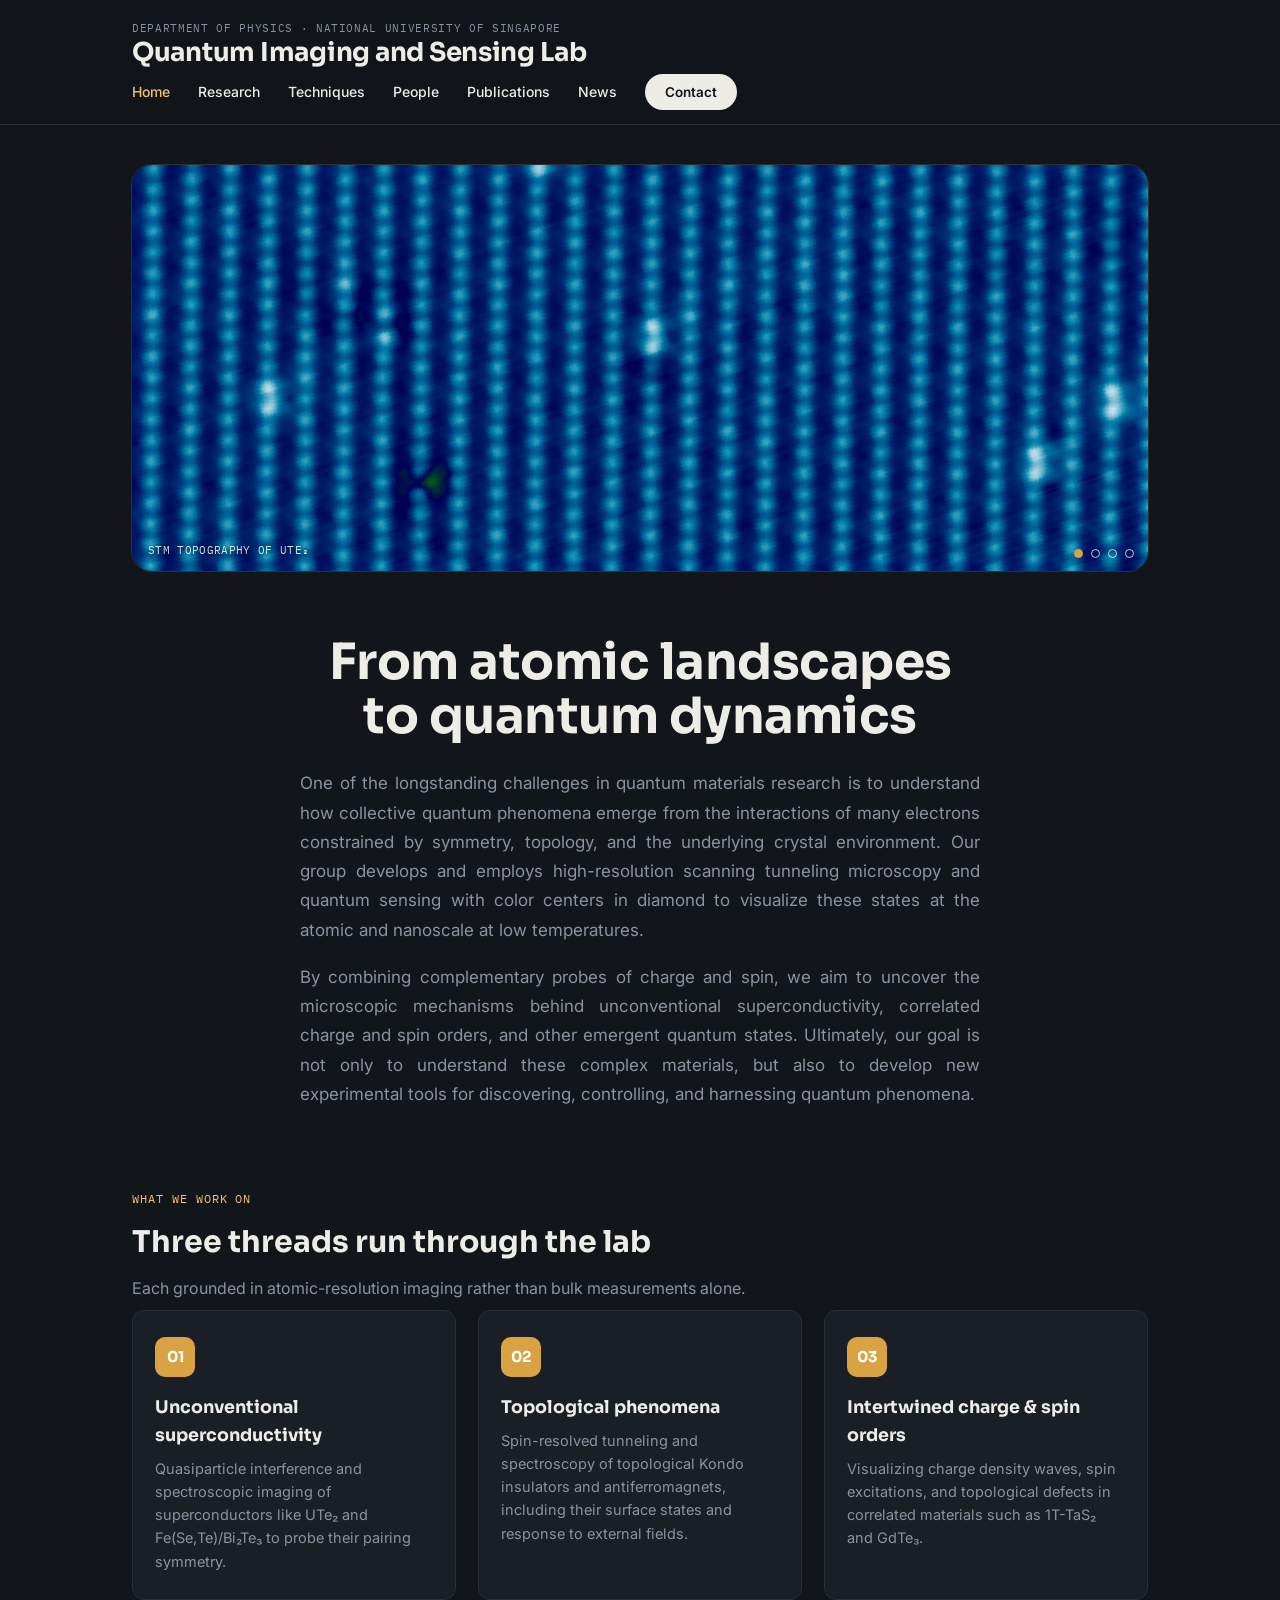
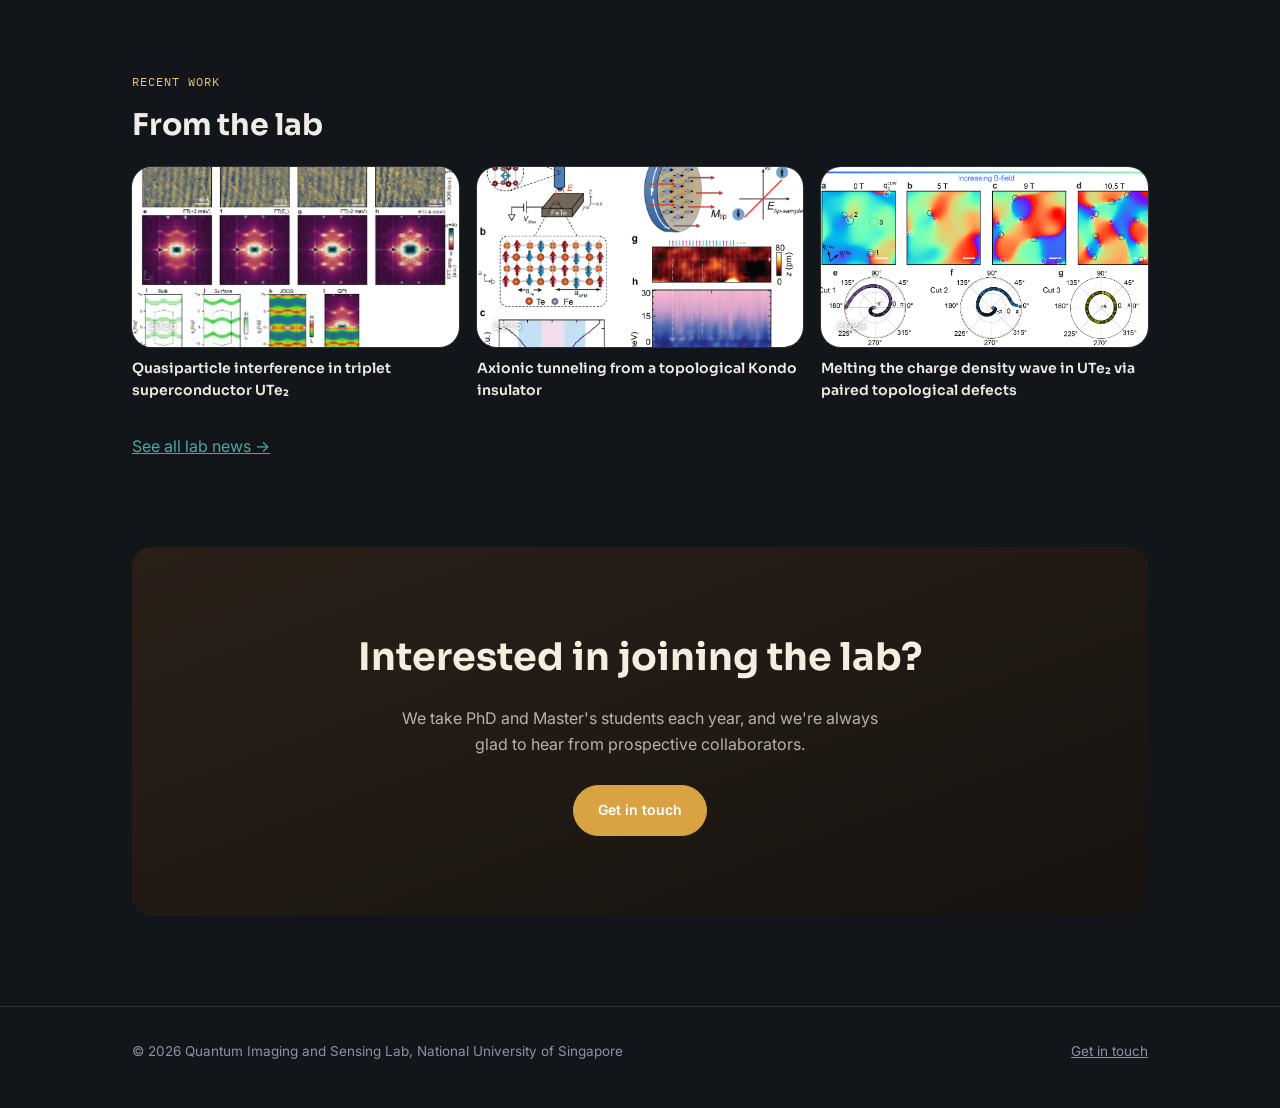
==== commit f54b8324: "Add CDW melting figure as the second homepage slide Four-panel relative-phase figure showing topolog" ====
--- a/index.html
+++ b/index.html
@@ -3,7 +3,7 @@
 <head>
 <meta charset="UTF-8">
 <meta name="viewport" content="width=device-width, initial-scale=1.0">
-<title>The Aishwarya Lab — Home</title>
+<title>Quantum Imaging and Sensing Lab — Home</title>
 <meta name="description" content="Research group using scanning tunneling microscopy to image and understand quantum materials — superconductors, topological phases, and emergent order.">
 <link rel="preconnect" href="https://fonts.googleapis.com">
 <link href="https://fonts.googleapis.com/css2?family=Sora:wght@500;600;700&family=Inter:wght@400;500;600&family=IBM+Plex+Mono:wght@400;500;600&display=swap" rel="stylesheet">
@@ -15,11 +15,7 @@
   <div class="masthead-inner">
     <div>
       <p class="masthead-id">Department of Physics · National University of Singapore</p>
-      <div class="masthead-lockup">
-        <p class="masthead-name">The Aishwarya Lab</p>
-        <span class="masthead-bar" aria-hidden="true"></span>
-        <p class="masthead-sub">Quantum Imaging and Sensing Group</p>
-      </div>
+      <p class="masthead-name">Quantum Imaging and Sensing Lab</p>
     </div>
     <nav class="primary-nav" aria-label="Primary">
       <ul>
@@ -221,7 +217,7 @@
 
 <footer class="site-footer">
   <div class="footer-inner">
-    <span>© 2026 The Aishwarya Lab, National University of Singapore</span>
+    <span>© 2026 Quantum Imaging and Sensing Lab, National University of Singapore</span>
     <span><a href="contact.html">Get in touch</a></span>
   </div>
 </footer>
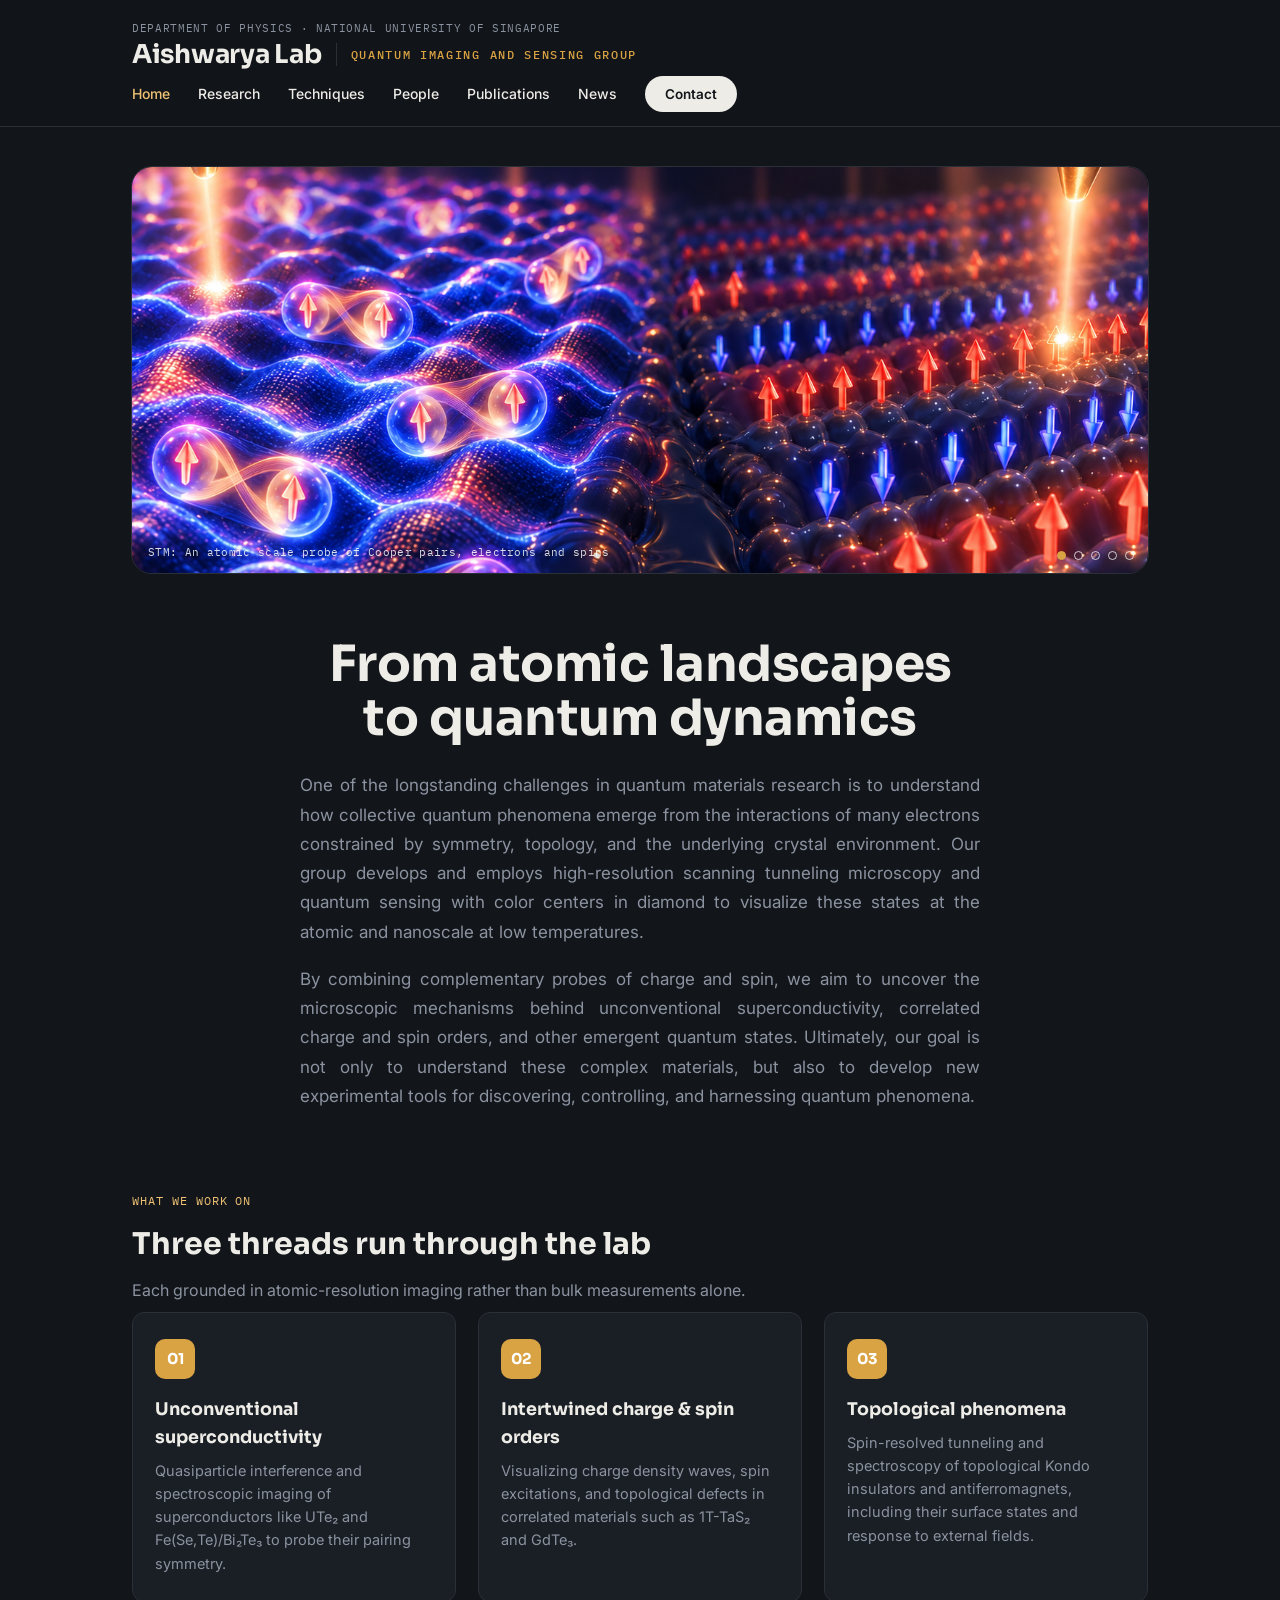
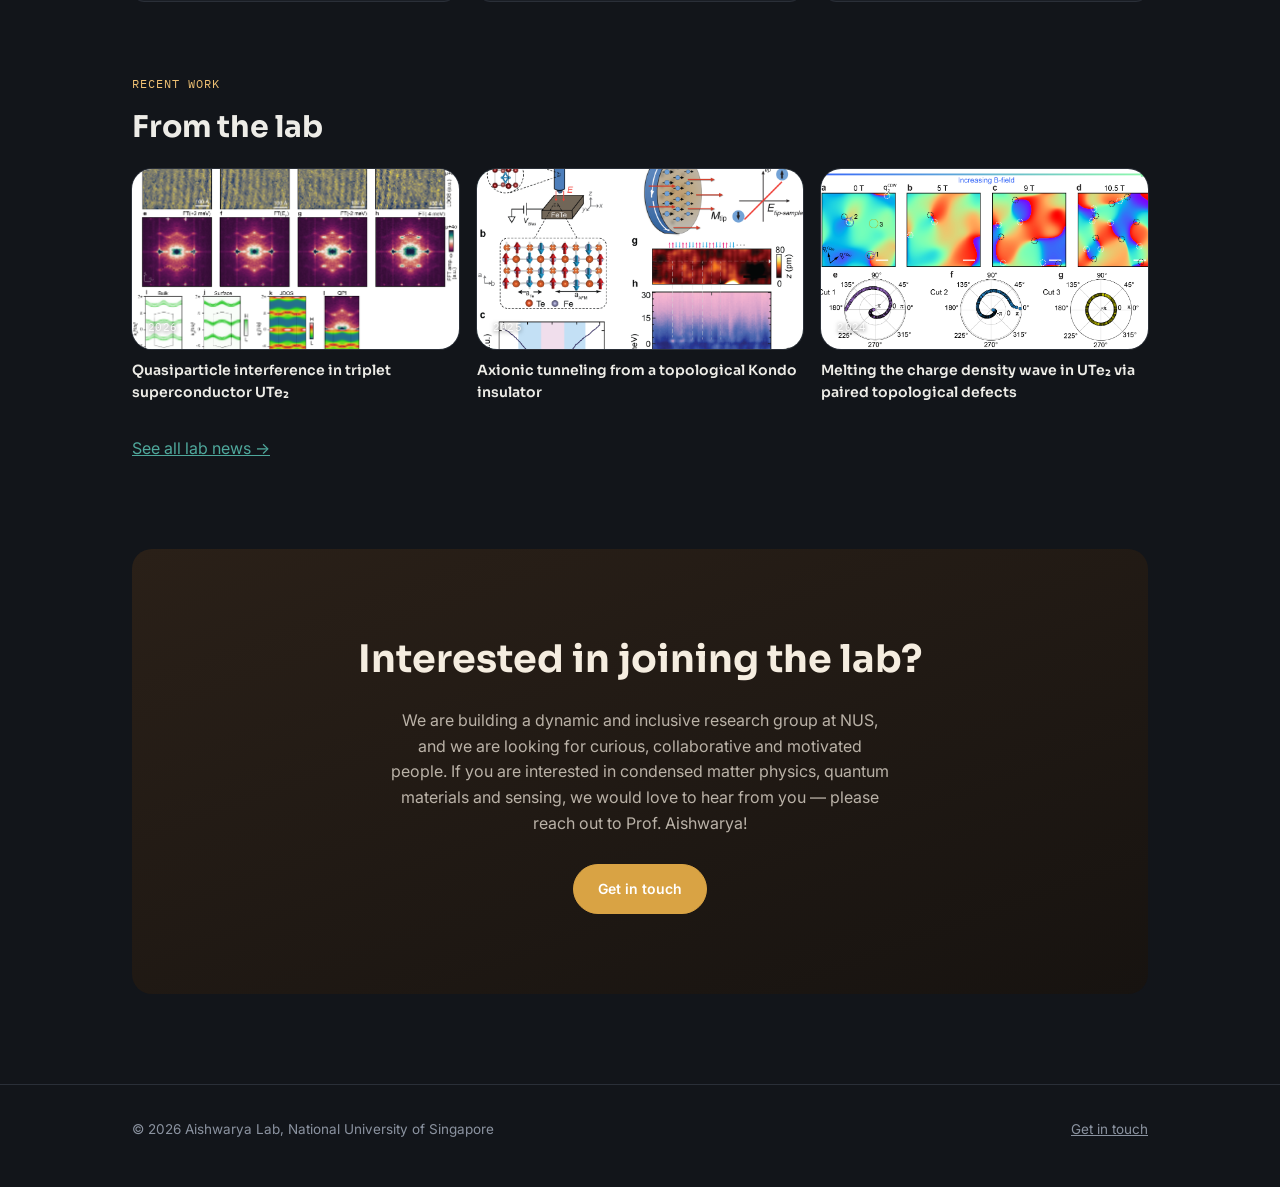
==== commit 48a46966: "Rename lab to "Aishwarya Lab", rewrite contact page, add figures Drop "The" from the lab name in eve" ====
--- a/index.html
+++ b/index.html
@@ -3,7 +3,7 @@
 <head>
 <meta charset="UTF-8">
 <meta name="viewport" content="width=device-width, initial-scale=1.0">
-<title>Quantum Imaging and Sensing Lab — Home</title>
+<title>Aishwarya Lab — Home</title>
 <meta name="description" content="Research group using scanning tunneling microscopy to image and understand quantum materials — superconductors, topological phases, and emergent order.">
 <link rel="preconnect" href="https://fonts.googleapis.com">
 <link href="https://fonts.googleapis.com/css2?family=Sora:wght@500;600;700&family=Inter:wght@400;500;600&family=IBM+Plex+Mono:wght@400;500;600&display=swap" rel="stylesheet">
@@ -15,7 +15,11 @@
   <div class="masthead-inner">
     <div>
       <p class="masthead-id">Department of Physics · National University of Singapore</p>
-      <p class="masthead-name">Quantum Imaging and Sensing Lab</p>
+      <div class="masthead-lockup">
+        <p class="masthead-name">Aishwarya Lab</p>
+        <span class="masthead-bar" aria-hidden="true"></span>
+        <p class="masthead-sub">Quantum Imaging and Sensing Group</p>
+      </div>
     </div>
     <nav class="primary-nav" aria-label="Primary">
       <ul>
@@ -48,7 +52,7 @@
     </div>
     <div class="photo-frame">
       <img src="images/ute2-topo.png" alt="STM topography of the quantum material UTe₂">
-      <span class="cap">Fig. 1 — STM topography of UTe₂</span>
+      <span class="cap">STM topography of UTe₂</span>
     </div>
   </section>
   -->
@@ -58,6 +62,12 @@
     <div class="slides">
 
       <figure class="slide is-active">
+        <img src="images/order_paramter.png"
+             alt="Illustration of two scanning tunneling microscope tips above an atomic lattice. On the left, spin-triplet pairs — paired red arrows held in translucent envelopes — sit on a lattice carrying a blue charge density wave modulation; on the right, the atoms carry stripes of alternating red and blue spins.">
+        <figcaption>STM: An atomic scale probe of Cooper pairs, electrons and spins</figcaption>
+      </figure>
+
+      <figure class="slide">
         <img src="images/ute2-topo.png"
              alt="STM topography of the quantum material UTe₂, showing the atomic lattice">
         <figcaption>STM topography of UTe₂</figcaption>
@@ -66,13 +76,13 @@
       <figure class="slide fit on-white">
         <img src="images/melting.png"
              alt="Four charge-density-wave relative-phase maps measured at 0, 5.0, 9.0 and 10.5 tesla, showing topological phase defects — circled in black and white — proliferating as the magnetic field increases. Phase is colour-scaled from -π to π.">
-        <figcaption>Field-driven melting of a charge density wave</figcaption>
+        <figcaption>Field-driven melting of a charge density wave through topological defect generation</figcaption>
       </figure>
 
       <figure class="slide anchor-top">
         <img src="images/telegraph-noise.png"
              alt="Illustration of a spin-polarized STM tip above an atomic lattice with fluctuating surface spins, and the resulting two-level telegraph signal in the tunneling current">
-        <figcaption>Telegraph noise from a fluctuating spin</figcaption>
+        <figcaption>Telegraph noise from fluctuating spin chains</figcaption>
       </figure>
 
       <figure class="slide fit on-white">
@@ -81,7 +91,7 @@
         <figcaption>NV magnetometry of a MnBi₂Te₄ flake</figcaption>
       </figure>
 
-      <!-- Slot 5. Uncomment when ready; do not put "is-active" on it.
+      <!-- Slot 6. Uncomment when ready; do not put "is-active" on it.
 
       <figure class="slide">
         <img src="images/FILENAME.png" alt="DESCRIPTION">
@@ -125,16 +135,16 @@
     </div>
     <div class="card">
       <div class="mark">02</div>
+      <h3>Intertwined charge &amp; spin orders</h3>
+      <p>Visualizing charge density waves, spin excitations, and topological
+      defects in correlated materials such as 1T-TaS₂ and GdTe₃.</p>
+    </div>
+    <div class="card">
+      <div class="mark">03</div>
       <h3>Topological phenomena</h3>
       <p>Spin-resolved tunneling and spectroscopy of topological Kondo
       insulators and antiferromagnets, including their surface states and
       response to external fields.</p>
-    </div>
-    <div class="card">
-      <div class="mark">03</div>
-      <h3>Intertwined charge &amp; spin orders</h3>
-      <p>Visualizing charge density waves, spin excitations, and topological
-      defects in correlated materials such as 1T-TaS₂ and GdTe₃.</p>
     </div>
     <!-- Fourth thread, on hold for now. To restore: uncomment, switch the
          grid above back to "grid cols-4", and change the heading back to
@@ -181,8 +191,10 @@
 
   <div class="cta-band">
     <h2>Interested in joining the lab?</h2>
-    <p>We take PhD and Master's students each year, and we're always glad to
-    hear from prospective collaborators.</p>
+    <p>We are building a dynamic and inclusive research group at NUS, and we
+    are looking for curious, collaborative and motivated people. If you are
+    interested in condensed matter physics, quantum materials and sensing, we
+    would love to hear from you — please reach out to Prof. Aishwarya!</p>
     <a class="btn primary" href="contact.html">Get in touch</a>
   </div>
 
@@ -217,7 +229,7 @@
 
 <footer class="site-footer">
   <div class="footer-inner">
-    <span>© 2026 Quantum Imaging and Sensing Lab, National University of Singapore</span>
+    <span>© 2026 Aishwarya Lab, National University of Singapore</span>
     <span><a href="contact.html">Get in touch</a></span>
   </div>
 </footer>
--- a/style.css
+++ b/style.css
@@ -195,6 +195,15 @@
 .photo-frame.figure { background: #000000; }
 .photo-frame.figure img { object-fit: contain; }
 
+/* For an annotated figure exported on a white ground instead of black.
+   Keeps .figure's no-crop rule and flips the letterbox bars and caption to
+   suit it — the same pairing as .fit/.on-white in the slideshow. */
+.photo-frame.figure.on-white { background: #ffffff; }
+.photo-frame.figure.on-white .cap {
+  color: rgba(0,0,0,0.78);
+  text-shadow: none;
+}
+
 /* Avatars reuse the photo-frame gradient system but at fixed circular size */
 .photo-frame.avatar { min-height: 0; align-items: center; justify-content: center; flex-shrink: 0; }
 
@@ -214,7 +223,6 @@
   color: rgba(255,255,255,0.85);
   padding: 12px 16px;
   letter-spacing: 0.03em;
-  text-transform: uppercase;
   text-shadow: 0 1px 4px rgba(0,0,0,0.6);
 }
 
@@ -416,7 +424,6 @@
   color: rgba(255,255,255,0.85);
   padding: 12px 16px;
   letter-spacing: 0.03em;
-  text-transform: uppercase;
   text-shadow: 0 1px 4px rgba(0,0,0,0.6);
 }
 
@@ -774,6 +781,88 @@
 
 /* ---------- Contact ---------- */
 
+/* The contact page is a single prose column — no cards, no form. Narrower
+   measure than .intro-prose and left-aligned, to sit under the left-aligned
+   .section-head above it. */
+.contact-note {
+  max-width: 58ch;
+  padding: 12px 0 0;
+}
+
+.contact-note p {
+  font-size: 17px;
+  line-height: 1.72;
+  color: var(--ink-soft);
+  margin: 0 0 20px;
+}
+
+.contact-note p:last-child { margin-bottom: 0; }
+
+/* The email is the one thing a visitor came for, so it gets the mono face
+   and the accent rather than sitting inside a run of prose. */
+.contact-note .email {
+  font-family: var(--font-mono);
+  font-size: 16px;
+  margin-bottom: 28px;
+}
+
+.contact-note .email a { color: var(--accent-deep); }
+
+/* Address on the left, map on the right. This block sits outside the 58ch
+   prose measure above, because the two columns together need more width
+   than comfortable reading allows. */
+.address-block {
+  display: grid;
+  grid-template-columns: minmax(0, 0.85fr) minmax(0, 1fr);
+  gap: 36px;
+  align-items: start;
+  max-width: 780px;
+  margin-top: 44px;
+  padding-bottom: 96px;
+}
+
+@media (max-width: 640px) {
+  .address-block { grid-template-columns: 1fr; gap: 20px; }
+}
+
+/* A quiet mono label, in the same register as .masthead-id rather than
+   another heading. */
+.address-block .address-label {
+  font-family: var(--font-mono);
+  font-size: 11px;
+  text-transform: uppercase;
+  letter-spacing: 0.1em;
+  color: var(--ink-soft);
+  margin: 0 0 8px;
+}
+
+.address-block .address {
+  font-size: 15.5px;
+  line-height: 1.6;
+  color: var(--ink);
+  margin: 0;
+}
+
+/* The embed ships with width="600" height="450", which would overflow its
+   column on a phone. Dropping those attributes and driving the size from
+   here lets it fill the grid column at a 4:3 shape and shrink when the
+   block stacks. */
+.address-block .address-map {
+  aspect-ratio: 4 / 3;
+  border-radius: var(--radius-sm);
+  overflow: hidden;
+  box-shadow: 0 0 0 1px var(--line);
+}
+
+.address-block .address-map iframe {
+  display: block;
+  width: 100%;
+  height: 100%;
+  border: 0;
+}
+
+/* .contact-grid and the .field styles below are unused now that the form is
+   gone — kept in case the form comes back. */
 .contact-grid { display: grid; grid-template-columns: 1fr 1fr; gap: 48px; }
 @media (max-width: 720px) { .contact-grid { grid-template-columns: 1fr; } }
 
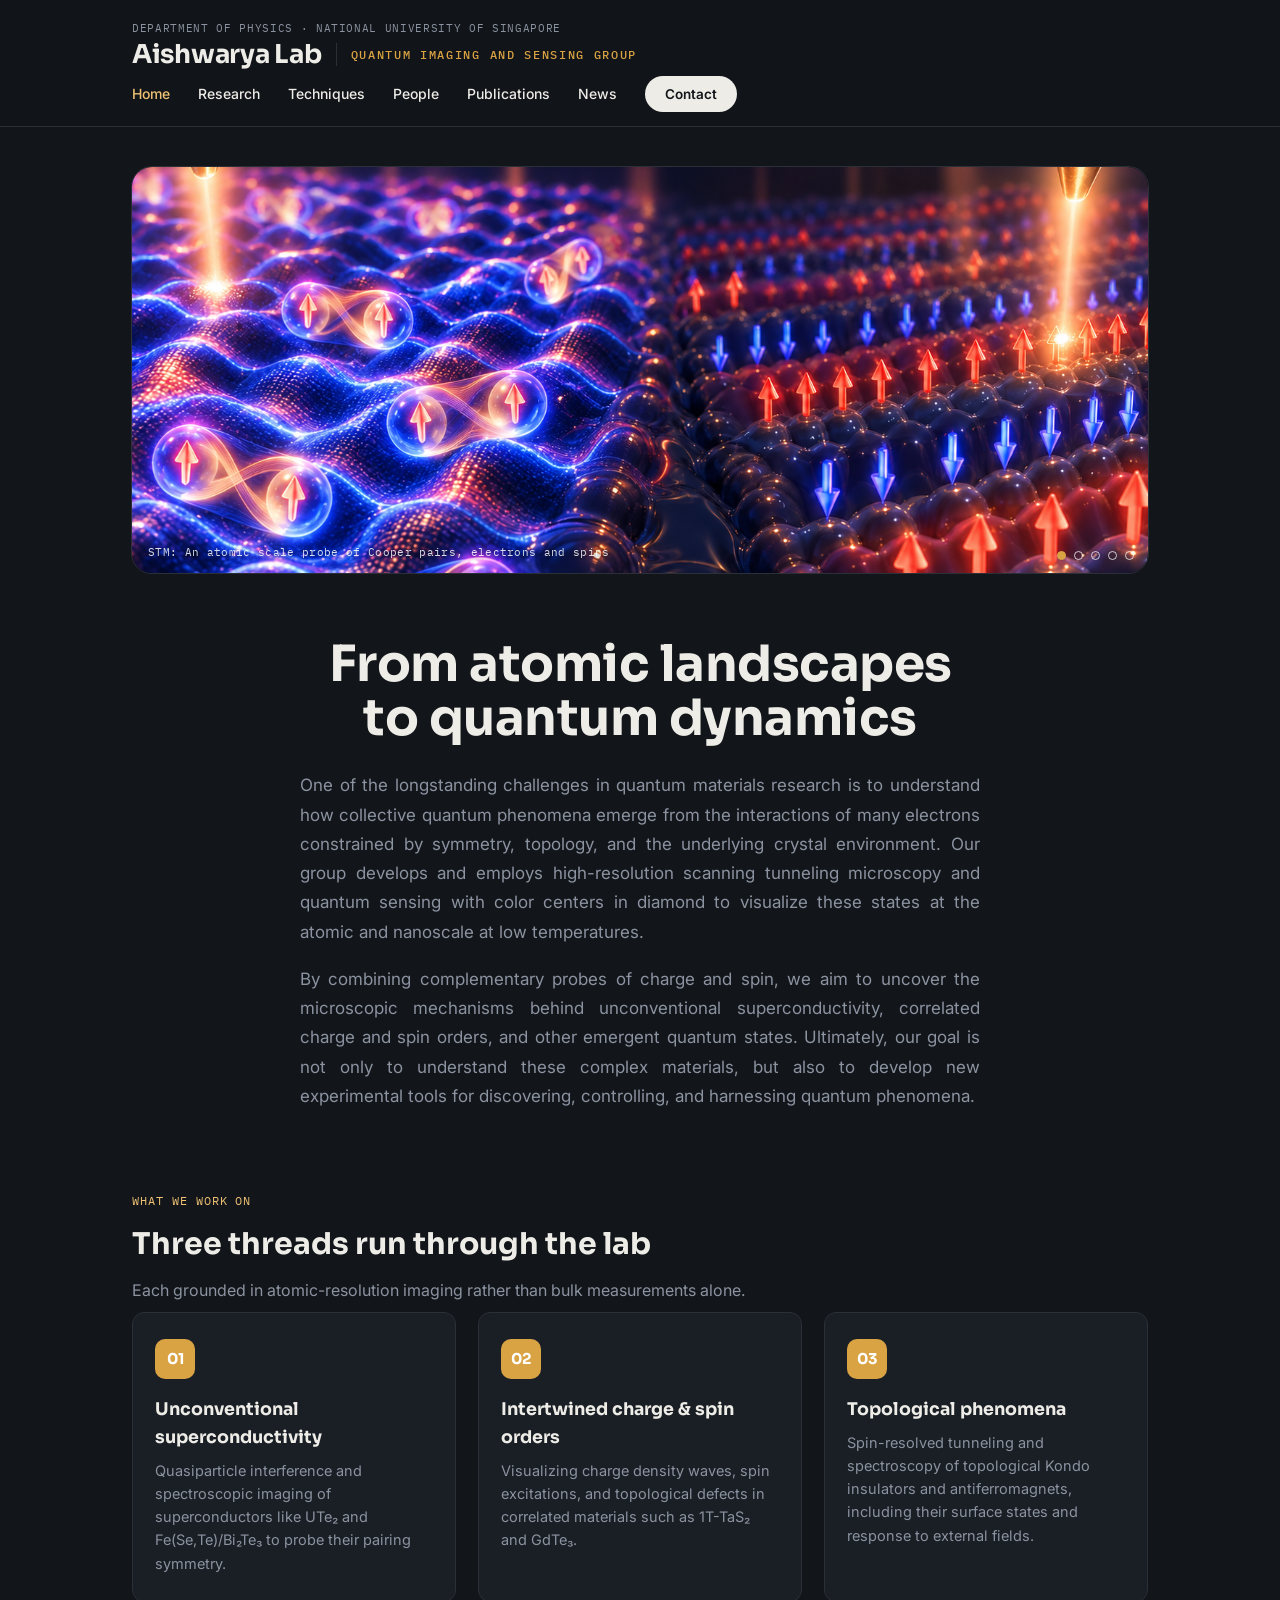
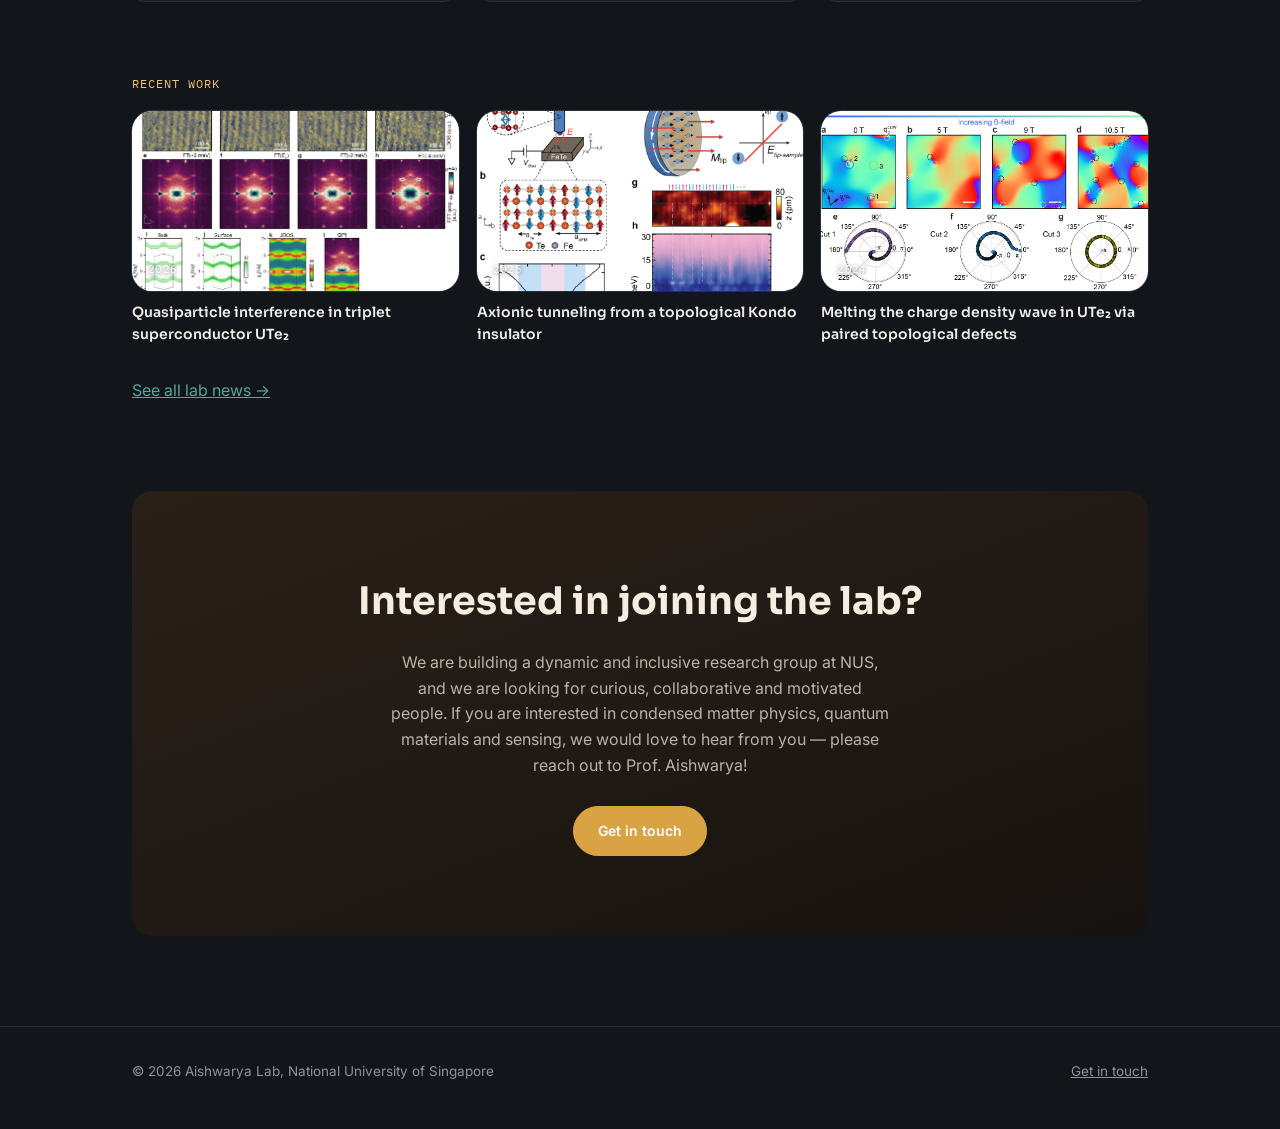
==== commit 908c3cdc: "Drop the "From the lab" heading from the homepage Co-Authored-By: Claude Opus 5 <noreply@anthropic.c" ====
--- a/index.html
+++ b/index.html
@@ -160,7 +160,6 @@
 
   <section class="section-head">
     <p class="kicker">Recent work</p>
-    <h2>From the lab</h2>
   </section>
 
   <div class="project-strip">
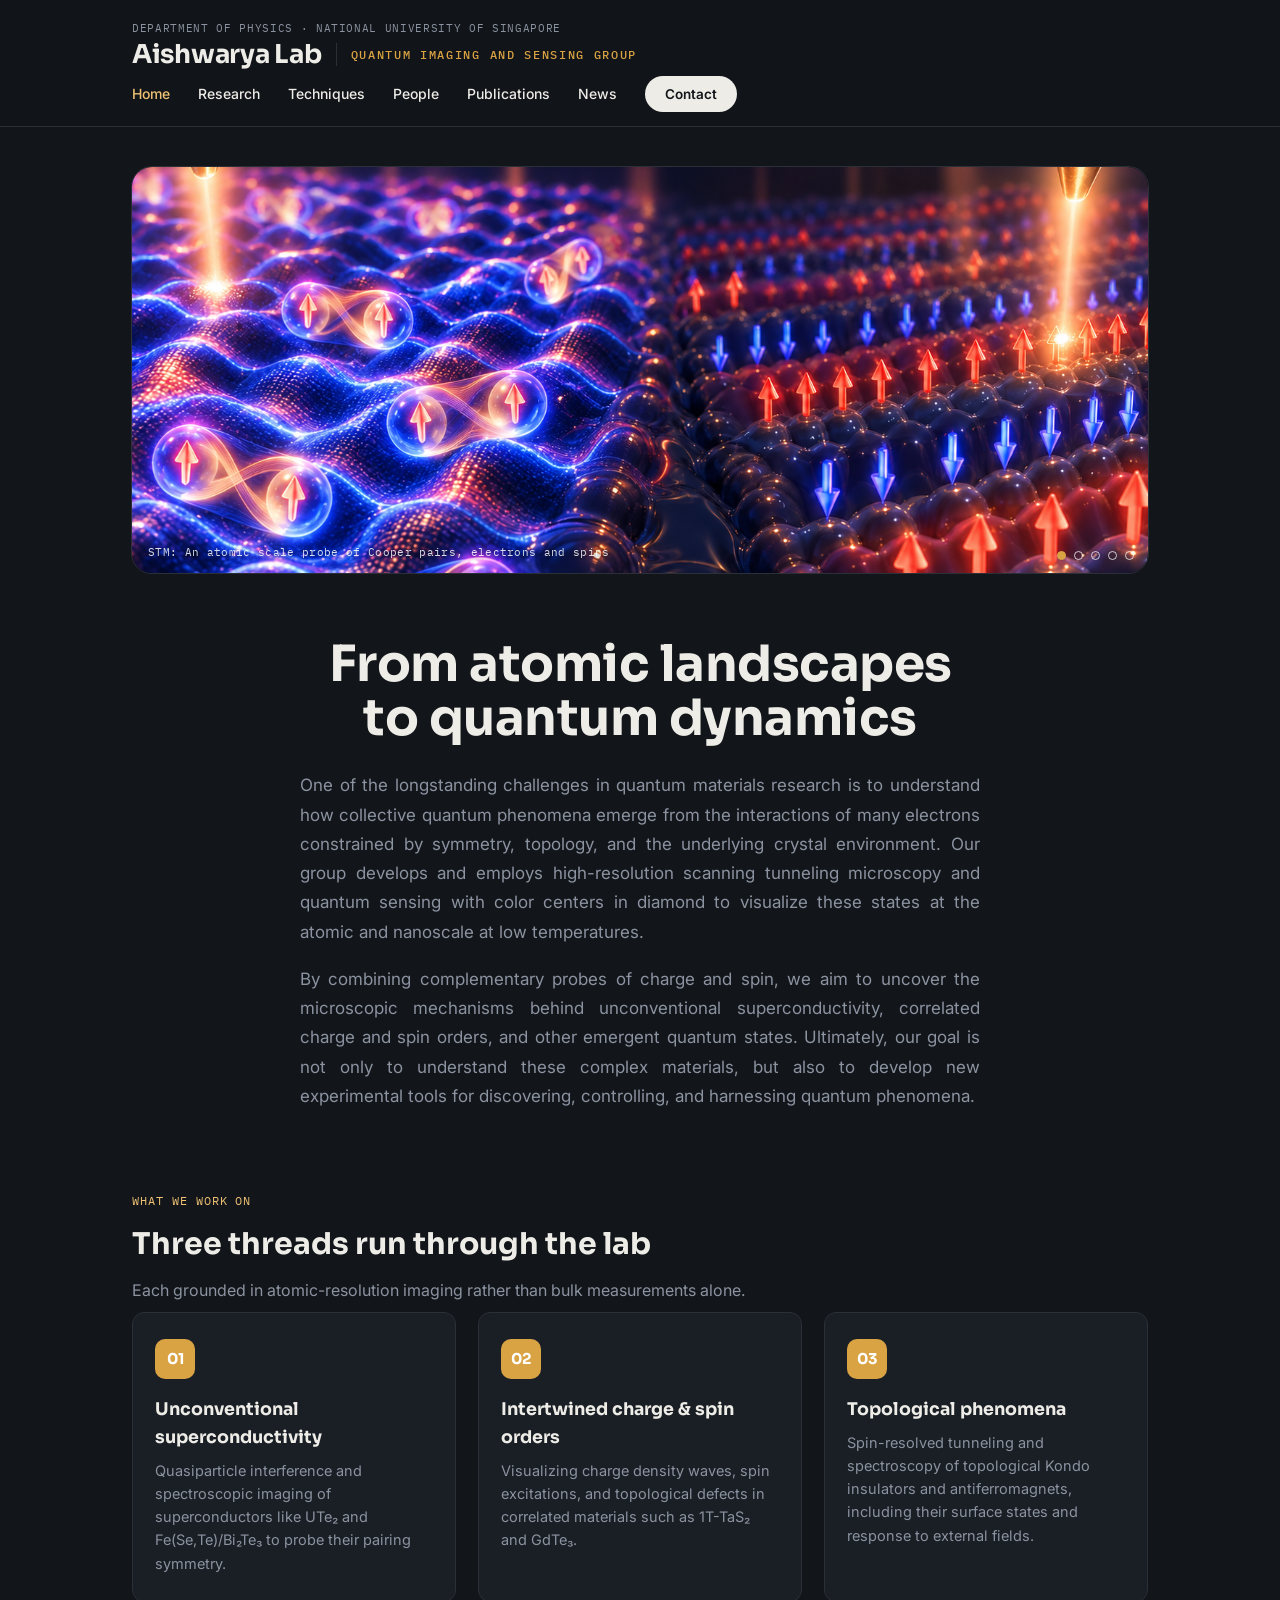
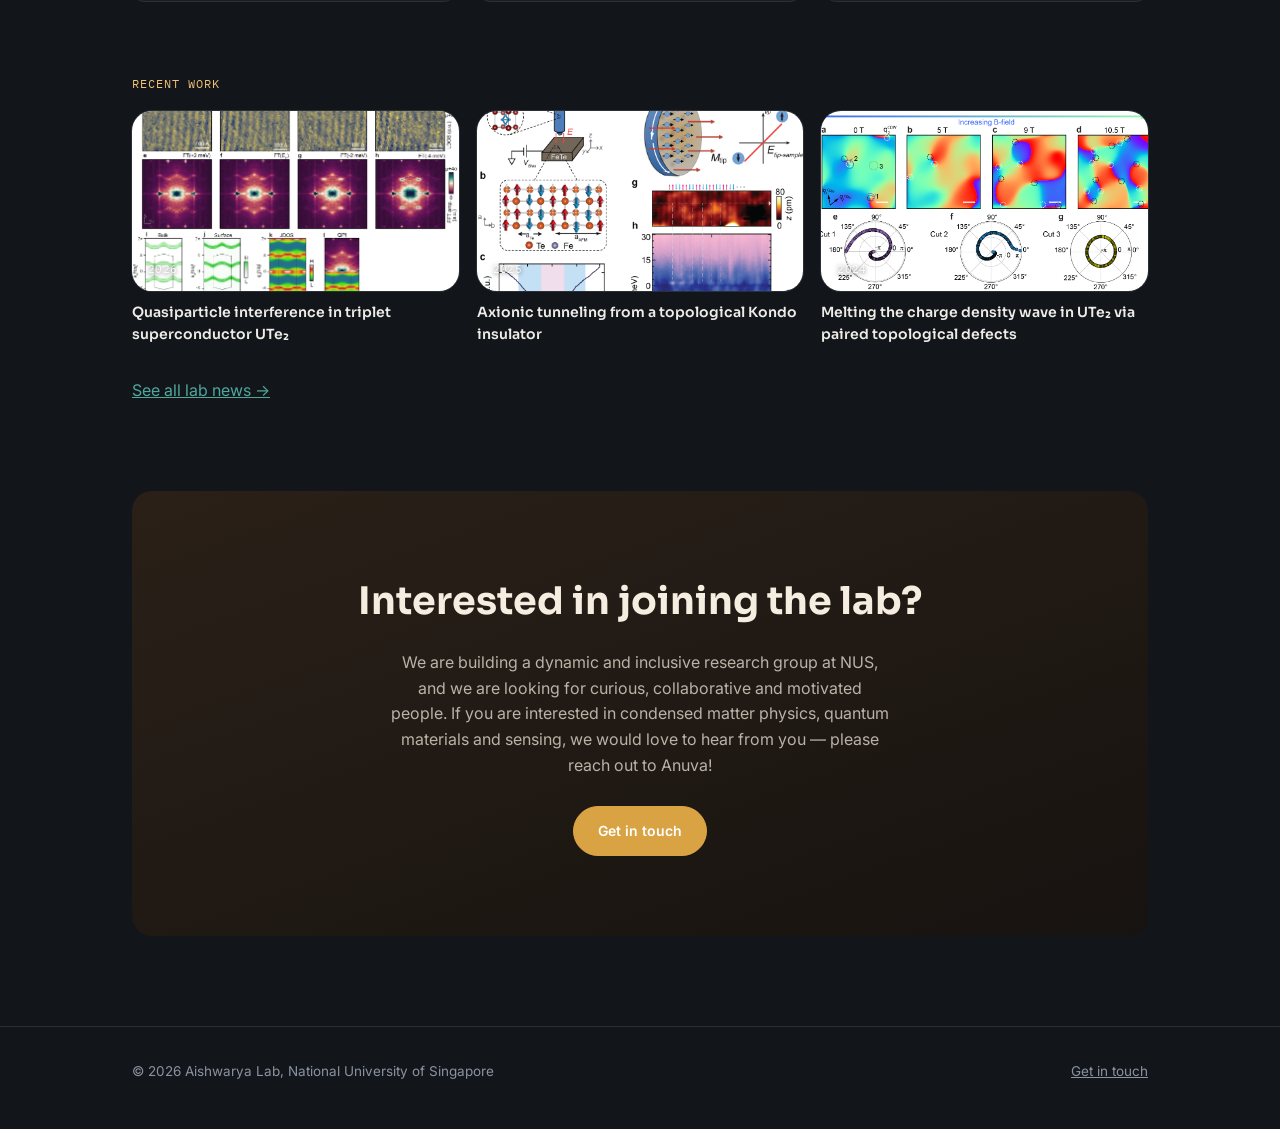
==== commit 8970720c: "Update index.html typos" ====
--- a/index.html
+++ b/index.html
@@ -193,7 +193,7 @@
     <p>We are building a dynamic and inclusive research group at NUS, and we
     are looking for curious, collaborative and motivated people. If you are
     interested in condensed matter physics, quantum materials and sensing, we
-    would love to hear from you — please reach out to Prof. Aishwarya!</p>
+    would love to hear from you — please reach out to Anuva!</p>
     <a class="btn primary" href="contact.html">Get in touch</a>
   </div>
 
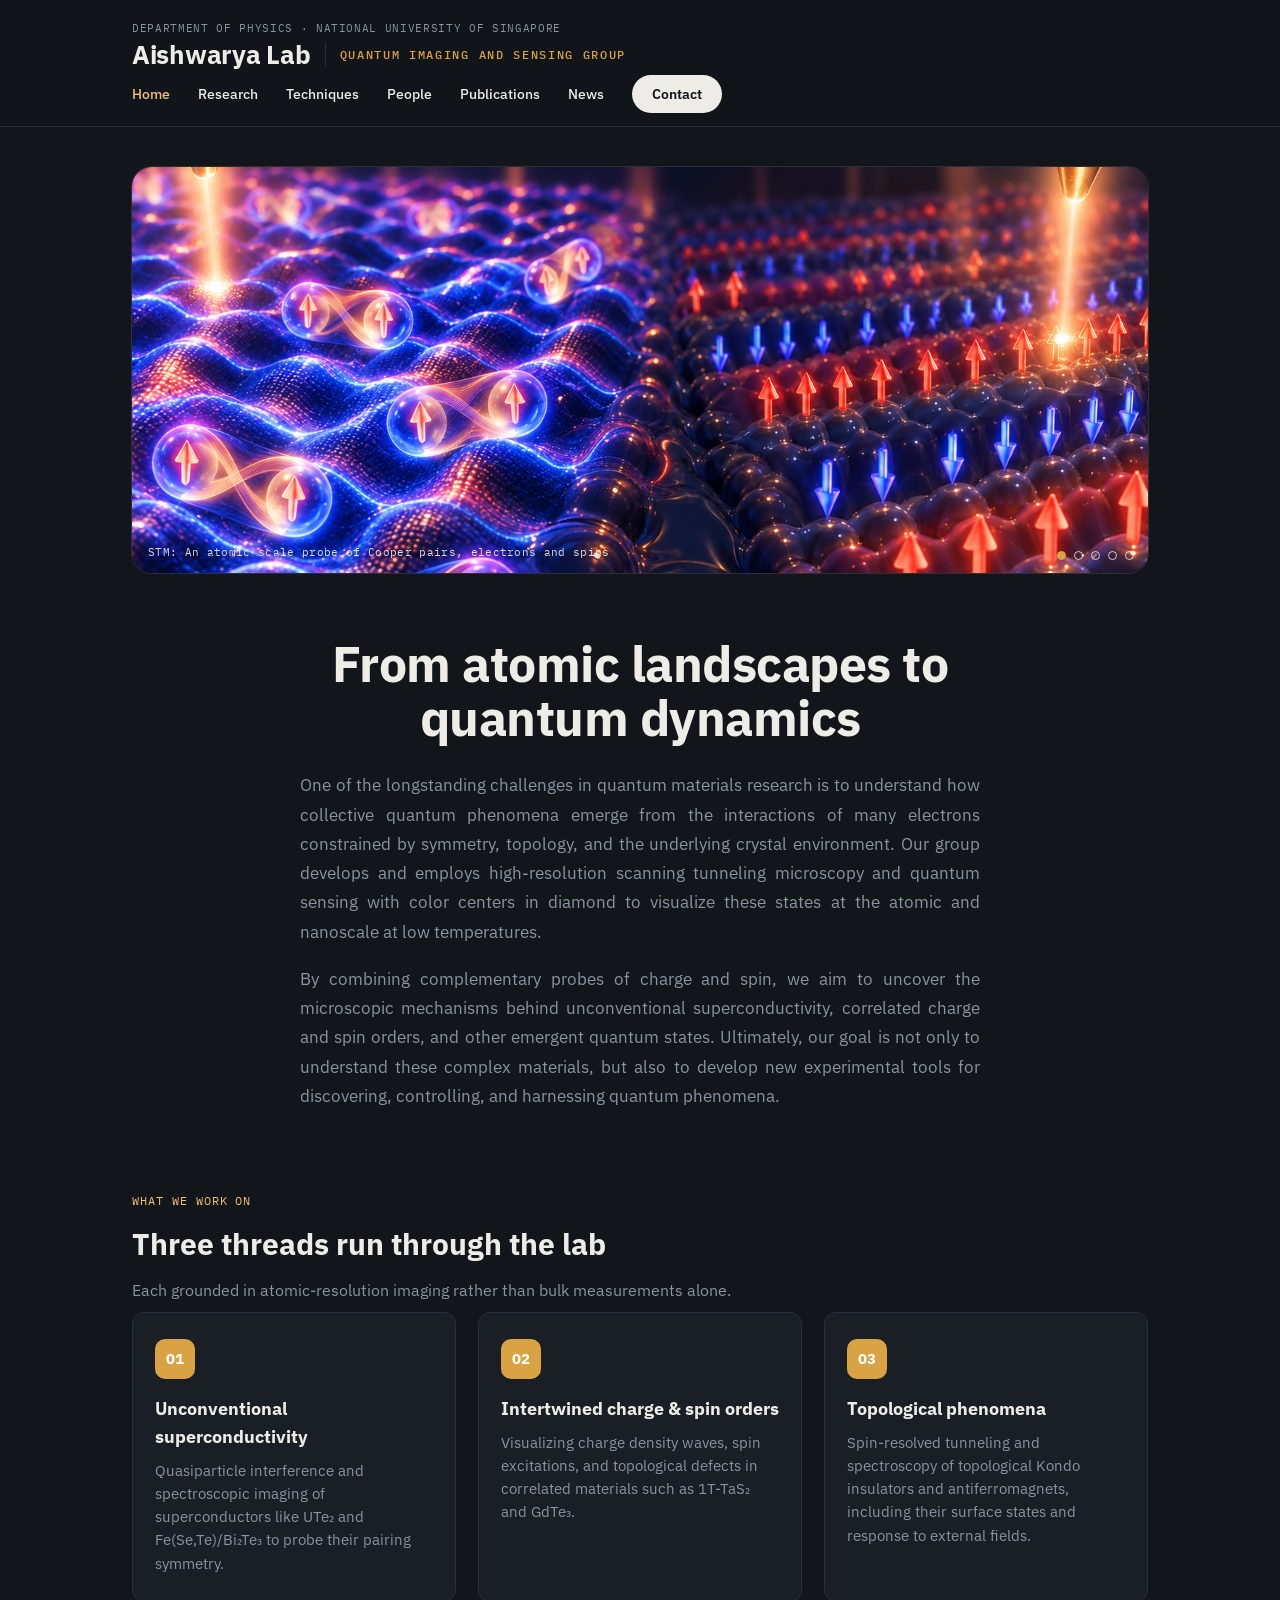
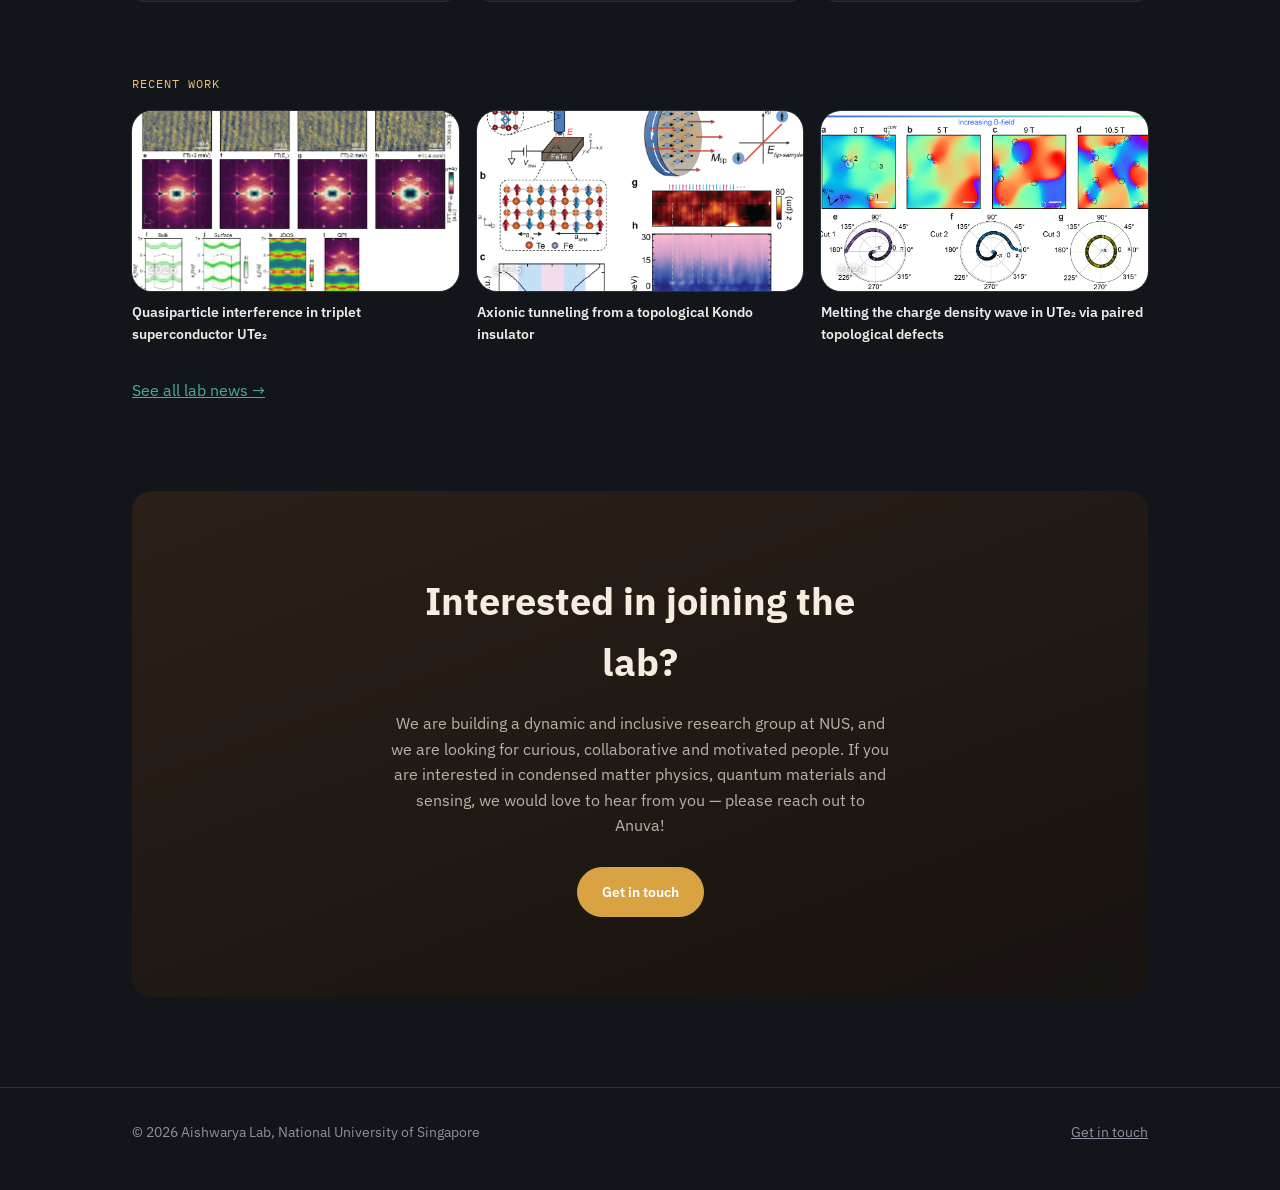
==== commit 6ba458f1: "Switch site typefaces to IBM Plex Sans Replaces Sora (display) and Inter (body) with IBM Plex Sans a" ====
--- a/index.html
+++ b/index.html
@@ -6,7 +6,7 @@
 <title>Aishwarya Lab — Home</title>
 <meta name="description" content="Research group using scanning tunneling microscopy to image and understand quantum materials — superconductors, topological phases, and emergent order.">
 <link rel="preconnect" href="https://fonts.googleapis.com">
-<link href="https://fonts.googleapis.com/css2?family=Sora:wght@500;600;700&family=Inter:wght@400;500;600&family=IBM+Plex+Mono:wght@400;500;600&display=swap" rel="stylesheet">
+<link href="https://fonts.googleapis.com/css2?family=IBM+Plex+Sans:wght@400;500;600;700&family=IBM+Plex+Mono:wght@400;500;600&display=swap" rel="stylesheet">
 <link rel="stylesheet" href="style.css">
 </head>
 <body>
--- a/style.css
+++ b/style.css
@@ -26,8 +26,10 @@
   --radius: 20px;
   --radius-sm: 12px;
 
-  --font-display: "Sora", "Arial", sans-serif;
-  --font-body: "Inter", -apple-system, sans-serif;
+  /* One family, three voices: IBM Plex was drawn for technical
+     documentation, so the display/body/mono cuts share a skeleton. */
+  --font-display: "IBM Plex Sans", ui-sans-serif, system-ui, sans-serif;
+  --font-body: "IBM Plex Sans", ui-sans-serif, system-ui, sans-serif;
   --font-mono: "IBM Plex Mono", ui-monospace, monospace;
 }
 
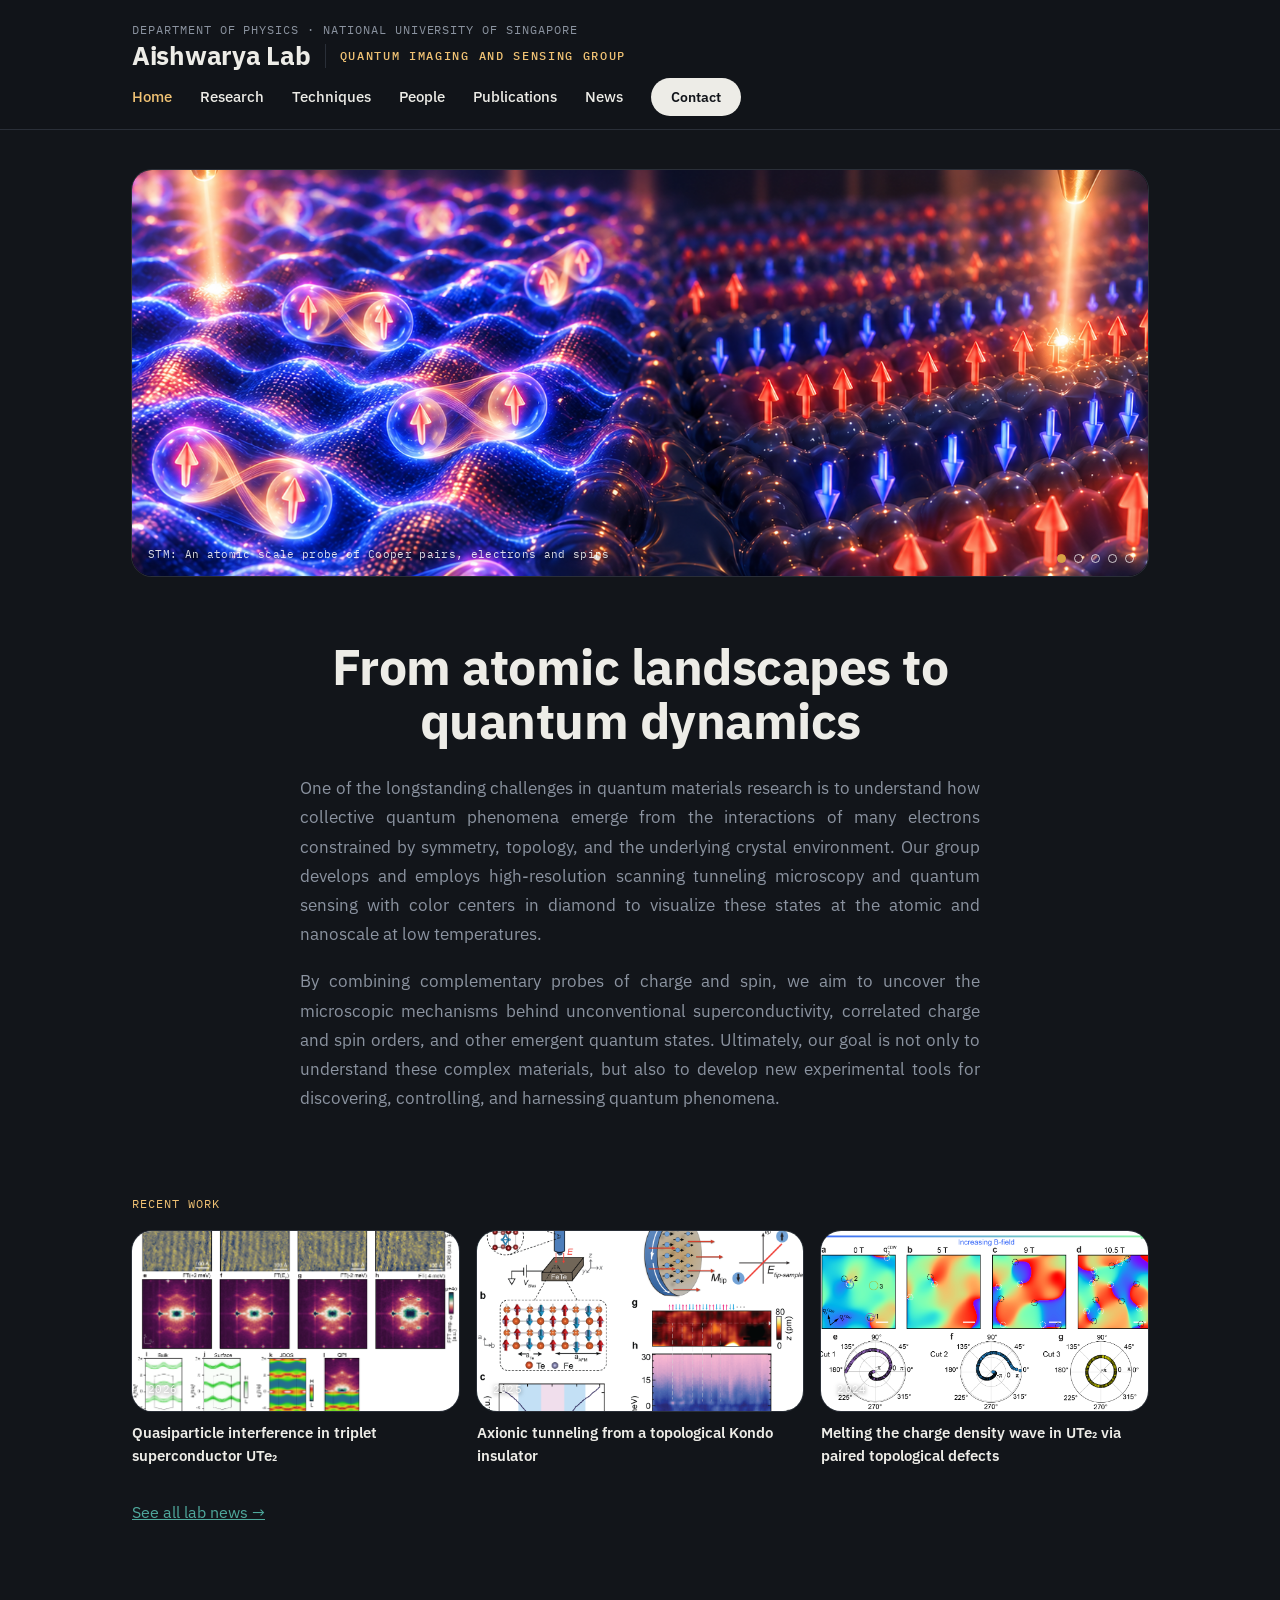
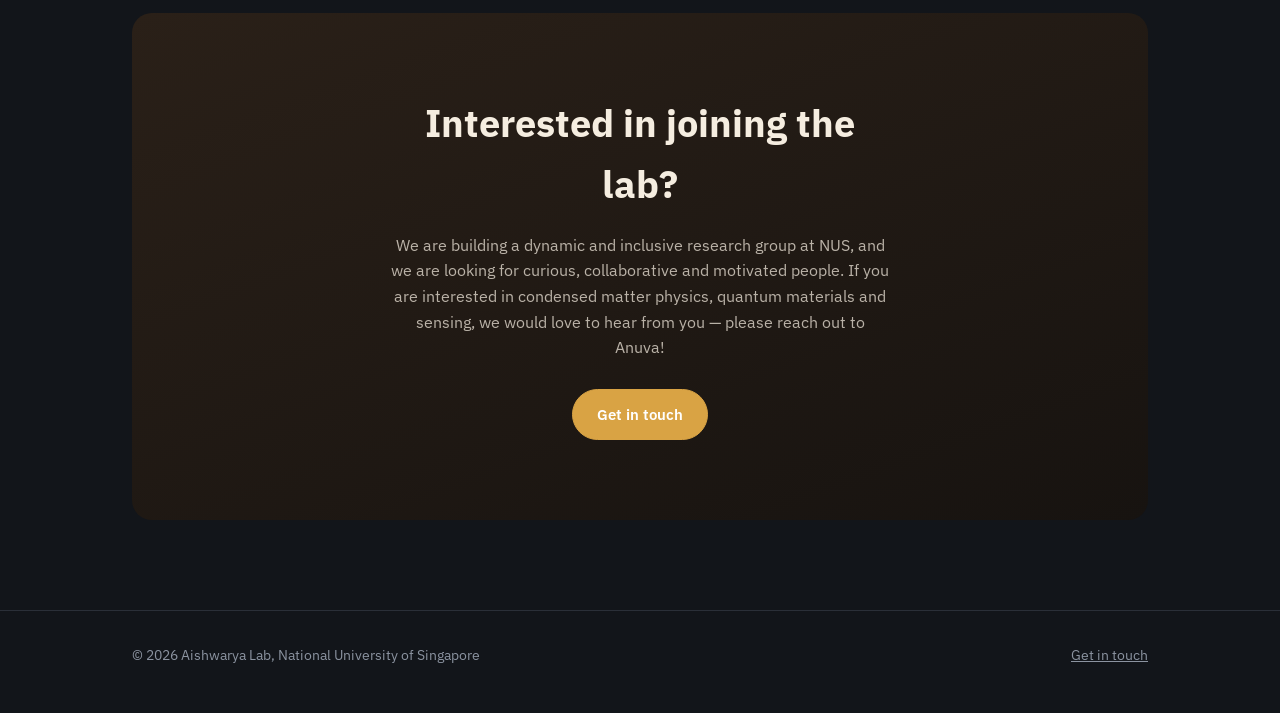
==== commit 0f20f268: "Remove "What we work on" section from the homepage Drops the section heading and the three research " ====
--- a/index.html
+++ b/index.html
@@ -121,44 +121,6 @@
   </div>
 
   <section class="section-head">
-    <p class="kicker">What we work on</p>
-    <h2>Three threads run through the lab</h2>
-    <p>Each grounded in atomic-resolution imaging rather than bulk measurements alone.</p>
-  </section>
-
-  <div class="grid cols-3">
-    <div class="card">
-      <div class="mark">01</div>
-      <h3>Unconventional superconductivity</h3>
-      <p>Quasiparticle interference and spectroscopic imaging of superconductors
-      like UTe₂ and Fe(Se,Te)/Bi₂Te₃ to probe their pairing symmetry.</p>
-    </div>
-    <div class="card">
-      <div class="mark">02</div>
-      <h3>Intertwined charge &amp; spin orders</h3>
-      <p>Visualizing charge density waves, spin excitations, and topological
-      defects in correlated materials such as 1T-TaS₂ and GdTe₃.</p>
-    </div>
-    <div class="card">
-      <div class="mark">03</div>
-      <h3>Topological phenomena</h3>
-      <p>Spin-resolved tunneling and spectroscopy of topological Kondo
-      insulators and antiferromagnets, including their surface states and
-      response to external fields.</p>
-    </div>
-    <!-- Fourth thread, on hold for now. To restore: uncomment, switch the
-         grid above back to "grid cols-4", and change the heading back to
-         "Four threads run through the lab".
-    <div class="card">
-      <div class="mark">04</div>
-      <h3>AI-driven imaging</h3>
-      <p>Using machine learning to extract hidden order and structure from
-      STM and NV-center imaging data across our quantum materials platforms.</p>
-    </div>
-    -->
-  </div>
-
-  <section class="section-head">
     <p class="kicker">Recent work</p>
   </section>
 
--- a/style.css
+++ b/style.css
@@ -23,6 +23,12 @@
   --cta-text: #f5ede0;
   --cta-text-soft: rgba(245,237,224,0.72);
 
+  /* Text over a photograph or figure, where the backdrop is uncontrolled.
+     Not --ink: these sit on images, not on --paper. */
+  --ink-on-image: rgba(255,255,255,0.85);
+  /* Text on a filled accent swatch (the card mark). */
+  --on-accent: #ffffff;
+
   --radius: 20px;
   --radius-sm: 12px;
 
@@ -31,6 +37,28 @@
   --font-display: "IBM Plex Sans", ui-sans-serif, system-ui, sans-serif;
   --font-body: "IBM Plex Sans", ui-sans-serif, system-ui, sans-serif;
   --font-mono: "IBM Plex Mono", ui-monospace, monospace;
+
+  /* ---- Type scale ----
+     Nine steps. Anything that wants a size picks the nearest rung rather
+     than inventing one; that is what keeps the small end from drifting
+     back into 13/13.5/14/14.5. */
+  --t-micro: 11px;    /* captions burned over images */
+  --t-label: 12px;    /* uppercase mono labels */
+  --t-fine: 13.5px;   /* bios, meta, footer, form labels */
+  --t-sm: 14.5px;     /* card body, buttons, nav */
+  --t-base: 16px;     /* default body */
+  --t-lg: 17px;       /* lede + prose, and item headings */
+  --t-xl: 19px;       /* news headline */
+  --t-2xl: 30px;      /* section heading */
+  --t-3xl: clamp(32px, 4.6vw, 50px);   /* page headline */
+
+  /* ---- Tracking ----
+     Negative on large type, positive on small caps. One value for each
+     job; the old file had five different trackings doing one of them. */
+  --track-tight: -0.01em;   /* 26px and up */
+  --track-label: 0.08em;    /* uppercase mono labels */
+  --track-wide: 0.14em;     /* the masthead subtitle only */
+  --track-caption: 0.03em;  /* mixed-case mono captions */
 }
 
 * { box-sizing: border-box; }
@@ -41,7 +69,7 @@
   background: var(--paper);
   color: var(--ink);
   font-family: var(--font-body);
-  font-size: 16px;
+  font-size: var(--t-base);
   line-height: 1.6;
 }
 
@@ -54,6 +82,64 @@
 img { max-width: 100%; display: block; }
 
 .sheet { max-width: 1080px; margin: 0 auto; padding: 0 32px; }
+
+/* ============================================================
+   Mono micro-label
+
+   One component used in ten places — masthead affiliation, hero
+   eyebrow, section kicker, epigraph citation, quote attribution,
+   talk venue, news date, publication tag, address label. Each of
+   these used to carry its own size, tracking and colour, which is
+   why no two of them matched. They now inherit from here and
+   declare only their genuine deviations further down.
+
+   Layout (margin, padding) deliberately stays with each component;
+   only the typography is shared.
+   ============================================================ */
+
+.masthead-sub,
+.masthead-id,
+.hero-eyebrow,
+.section-head .kicker,
+.epigraph cite,
+.quote-card .attr,
+.talk-card .venue,
+.news-item .date,
+.address-block .address-label,
+.pub .tag {
+  font-family: var(--font-mono);
+  font-size: var(--t-label);
+  letter-spacing: var(--track-label);
+  text-transform: uppercase;
+  color: var(--ink-soft);
+}
+
+/* Two golds, one rule, so it stops being a coin-flip:
+     --accent      (#d9a344, deeper) — solid fills and marks: button
+                   grounds, the card mark, focus rings, slideshow dots.
+     --accent-deep (#f0c274, lighter) — label TEXT and link hover, where
+                   it needs to carry contrast against --paper.
+   The names are inherited and read backwards — "deep" is the lighter
+   of the two. Worth renaming, but that is its own change. */
+.masthead-sub,
+.hero-eyebrow,
+.section-head .kicker,
+.news-item .date {
+  color: var(--accent-deep);
+}
+
+/* Mono caption burned over an image or figure. Mixed case, not uppercase,
+   so it takes caption tracking rather than label tracking. The two
+   selectors were byte-identical before; positioning stays per-component. */
+.photo-frame .cap,
+.slideshow figcaption {
+  font-family: var(--font-mono);
+  font-size: var(--t-micro);
+  letter-spacing: var(--track-caption);
+  color: var(--ink-on-image);
+  padding: 12px 16px;
+  text-shadow: 0 1px 4px rgba(0,0,0,0.6);
+}
 
 /* ---------- Nav ---------- */
 
@@ -100,7 +186,7 @@
   font-weight: 700;
   line-height: 1.15;
   margin: 0;
-  letter-spacing: -0.01em;
+  letter-spacing: var(--track-tight);
 }
 
 /* Stretches to the lockup's line box rather than carrying a fixed height,
@@ -117,24 +203,15 @@
    wide leaves a trailing gap on the right, which is invisible while the
    block stays left-aligned. */
 .masthead-sub {
-  font-family: var(--font-mono);
-  font-size: 12px;
   font-weight: 500;
   line-height: 1;
-  color: var(--accent);
-  text-transform: uppercase;
-  letter-spacing: 0.14em;
+  /* The one deliberately airy label on the site — it reads as part of the
+     wordmark, not as a caption, so it keeps its wider tracking. */
+  letter-spacing: var(--track-wide);
   margin: 0;
 }
 
-.masthead-id {
-  font-family: var(--font-mono);
-  font-size: 11px;
-  letter-spacing: 0.06em;
-  color: var(--ink-soft);
-  text-transform: uppercase;
-  margin: 0;
-}
+.masthead-id { margin: 0; }
 
 /* On narrow screens the nav wraps below the wordmark and the lockup can no
    longer hold one line, so the subtitle drops under the name. The hairline
@@ -144,7 +221,7 @@
   .masthead-lockup { gap: 4px; }
   .masthead-bar { display: none; }
   .masthead-name { font-size: 22px; }
-  .masthead-sub { font-size: 11px; letter-spacing: 0.1em; }
+  .masthead-sub { font-size: var(--t-micro); letter-spacing: var(--track-label); }
 }
 
 nav.primary-nav ul {
@@ -153,7 +230,7 @@
   gap: 28px;
   margin: 0;
   padding: 0;
-  font-size: 14px;
+  font-size: var(--t-sm);
   font-weight: 500;
 }
 
@@ -163,7 +240,7 @@
 .btn-nav {
   font-family: var(--font-body);
   font-weight: 600;
-  font-size: 13.5px;
+  font-size: var(--t-fine);
   background: var(--ink);
   color: var(--paper) !important;
   padding: 10px 20px;
@@ -220,12 +297,6 @@
 .photo-frame .cap {
   position: relative;
   z-index: 1;
-  font-family: var(--font-mono);
-  font-size: 11px;
-  color: rgba(255,255,255,0.85);
-  padding: 12px 16px;
-  letter-spacing: 0.03em;
-  text-shadow: 0 1px 4px rgba(0,0,0,0.6);
 }
 
 /* ---------- Hero ---------- */
@@ -242,25 +313,18 @@
   .hero { grid-template-columns: 1fr; }
 }
 
-.hero-eyebrow {
-  font-family: var(--font-mono);
-  font-size: 12.5px;
-  color: var(--accent-deep);
-  text-transform: uppercase;
-  letter-spacing: 0.08em;
-  margin: 0 0 16px;
-}
+.hero-eyebrow { margin: 0 0 16px; }
 
 .hero h1 {
   font-family: var(--font-display);
-  font-size: clamp(32px, 4.6vw, 50px);
+  font-size: var(--t-3xl);
   line-height: 1.08;
   margin: 0 0 20px;
   font-weight: 700;
-  letter-spacing: -0.01em;
-}
-
-.hero p.lede { font-size: 17.5px; color: var(--ink-soft); max-width: 52ch; margin: 0 0 28px; }
+  letter-spacing: var(--track-tight);
+}
+
+.hero p.lede { font-size: var(--t-lg); color: var(--ink-soft); max-width: 52ch; margin: 0 0 28px; }
 
 .hero-actions { display: flex; gap: 14px; flex-wrap: wrap; }
 
@@ -268,7 +332,7 @@
   display: inline-block;
   font-family: var(--font-body);
   font-weight: 600;
-  font-size: 14px;
+  font-size: var(--t-sm);
   padding: 13px 24px;
   border-radius: 100px;
   text-decoration: none;
@@ -276,7 +340,7 @@
   color: var(--ink);
 }
 .btn:hover { background: var(--ink); color: var(--paper); }
-.btn.primary { background: var(--accent); border-color: var(--accent); color: #fff; }
+.btn.primary { background: var(--accent); border-color: var(--accent); color: var(--on-accent); }
 .btn.primary:hover { background: var(--accent-deep); border-color: var(--accent-deep); }
 
 .hero .photo-frame { min-height: 320px; }
@@ -291,17 +355,11 @@
   margin: 0 0 10px;
   font-family: var(--font-body);
   font-style: italic;
-  font-size: 17px;
+  font-size: var(--t-lg);
   color: var(--ink-soft);
 }
-.epigraph cite {
-  font-family: var(--font-mono);
-  font-size: 12px;
-  font-style: normal;
-  color: var(--ink-soft);
-  text-transform: uppercase;
-  letter-spacing: 0.03em;
-}
+/* Overrides <cite>'s UA italic; the label rule handles the rest. */
+.epigraph cite { font-style: normal; }
 
 /* ---------- Site-wide entrance animation ---------- */
 
@@ -421,12 +479,6 @@
   left: 0;
   bottom: 0;
   z-index: 1;
-  font-family: var(--font-mono);
-  font-size: 11px;
-  color: rgba(255,255,255,0.85);
-  padding: 12px 16px;
-  letter-spacing: 0.03em;
-  text-shadow: 0 1px 4px rgba(0,0,0,0.6);
 }
 
 .slideshow .dots {
@@ -476,10 +528,10 @@
 
 .intro-prose h1 {
   font-family: var(--font-display);
-  font-size: clamp(32px, 4.6vw, 50px);
+  font-size: var(--t-3xl);
   line-height: 1.08;
   font-weight: 700;
-  letter-spacing: -0.01em;
+  letter-spacing: var(--track-tight);
   color: var(--ink);
   text-align: center;
   margin: 0 0 26px;
@@ -488,7 +540,7 @@
 /* Hyphenation keeps justified text from opening up rivers of whitespace
    between words on narrow viewports. */
 .intro-prose p {
-  font-size: 17px;
+  font-size: var(--t-lg);
   line-height: 1.72;
   color: var(--ink-soft);
   text-align: justify;
@@ -506,18 +558,11 @@
   max-width: 640px;
 }
 
-.section-head .kicker {
-  font-family: var(--font-mono);
-  font-size: 12px;
-  color: var(--accent-deep);
-  text-transform: uppercase;
-  letter-spacing: 0.08em;
-  margin: 0 0 10px;
-}
+.section-head .kicker { margin: 0 0 10px; }
 
 .section-head h2 {
   font-family: var(--font-display);
-  font-size: 30px;
+  font-size: var(--t-2xl);
   font-weight: 700;
   margin: 0 0 10px;
 }
@@ -549,14 +594,14 @@
   width: 40px; height: 40px;
   border-radius: 10px;
   background: var(--accent);
-  color: #fff;
+  color: var(--on-accent);
   display: flex; align-items: center; justify-content: center;
-  font-family: var(--font-display); font-weight: 700; font-size: 15px;
+  font-family: var(--font-display); font-weight: 700; font-size: var(--t-sm);
   margin-bottom: 16px;
 }
 
-.card h3 { font-family: var(--font-display); font-size: 17.5px; margin: 0 0 8px; }
-.card p { margin: 0; color: var(--ink-soft); font-size: 14.5px; }
+.card h3 { font-family: var(--font-display); font-size: var(--t-lg); margin: 0 0 8px; }
+.card p { margin: 0; color: var(--ink-soft); font-size: var(--t-sm); }
 
 /* ---------- Project / recent-work strip ---------- */
 
@@ -572,7 +617,7 @@
 .project-strip .proj-title {
   font-family: var(--font-display);
   font-weight: 600;
-  font-size: 14px;
+  font-size: var(--t-sm);
   margin-top: 10px;
 }
 
@@ -612,9 +657,9 @@
   margin-bottom: 14px;
 }
 
-.team-member h3 { font-family: var(--font-display); font-size: 16.5px; margin: 0 0 2px; }
-.team-member .role { font-size: 13px; color: var(--accent-deep); font-weight: 600; margin-bottom: 8px; }
-.team-member p.bio { font-size: 13.5px; color: var(--ink-soft); margin: 0; }
+.team-member h3 { font-family: var(--font-display); font-size: var(--t-lg); margin: 0 0 2px; }
+.team-member .role { font-size: var(--t-fine); color: var(--accent-deep); font-weight: 600; margin-bottom: 8px; }
+.team-member p.bio { font-size: var(--t-fine); color: var(--ink-soft); margin: 0; }
 
 /* Larger single-person spotlight (PI) */
 .person-spotlight {
@@ -642,9 +687,8 @@
   border-radius: var(--radius-sm);
   padding: 26px 24px;
 }
-.quote-card p.q { font-size: 15px; margin: 0 0 16px; }
+.quote-card p.q { font-size: var(--t-base); margin: 0 0 16px; }
 .quote-card p.q::before { content: "\201C"; color: var(--accent); font-size: 28px; line-height: 0; display: inline-block; vertical-align: -6px; margin-right: 2px; }
-.quote-card .attr { font-family: var(--font-mono); font-size: 12px; color: var(--ink-soft); text-transform: uppercase; letter-spacing: 0.03em; }
 
 /* ---------- Talks ---------- */
 
@@ -721,20 +765,13 @@
 
 .talk-card h3 {
   font-family: var(--font-display);
-  font-size: 16px;
+  font-size: var(--t-lg);
   line-height: 1.4;
   margin: 0 0 4px;
 }
 .talk-card:hover h3 { color: var(--accent-deep); }
 
-.talk-card .venue {
-  font-family: var(--font-mono);
-  font-size: 11.5px;
-  text-transform: uppercase;
-  letter-spacing: 0.03em;
-  color: var(--ink-soft);
-  margin: 0;
-}
+.talk-card .venue { margin: 0; }
 
 /* ---------- Publications ---------- */
 
@@ -743,15 +780,15 @@
   padding: 20px 0;
   border-bottom: 1px solid var(--line);
 }
-.pub h3 { font-size: 16.5px; margin: 0 0 4px; font-weight: 600; }
+.pub h3 { font-size: var(--t-lg); margin: 0 0 4px; font-weight: 600; }
 .pub h3 a { color: var(--ink); text-decoration: none; }
 .pub h3 a:hover { color: var(--accent-deep); text-decoration: underline; }
-.pub .meta { font-size: 13px; color: var(--ink-soft); }
+.pub .meta { font-size: var(--t-fine); color: var(--ink-soft); }
+/* A pill, so it takes a border and its own colour; type comes from the
+   label rule. It previously had no tracking at all, which is why it sat
+   tighter than every other label on the page. */
 .pub .tag {
   display: inline-block;
-  font-family: var(--font-mono);
-  font-size: 11px;
-  text-transform: uppercase;
   border-radius: 100px;
   border: 1px solid var(--teal);
   color: var(--teal);
@@ -770,15 +807,8 @@
 }
 @media (max-width: 620px) { .news-item { grid-template-columns: 1fr; } }
 
-.news-item .date {
-  font-family: var(--font-mono);
-  font-size: 12.5px;
-  color: var(--accent-deep);
-  text-transform: uppercase;
-  letter-spacing: 0.03em;
-  padding-top: 3px;
-}
-.news-item h3 { font-family: var(--font-display); font-size: 19px; margin: 0 0 8px; }
+.news-item .date { padding-top: 3px; }
+.news-item h3 { font-family: var(--font-display); font-size: var(--t-xl); margin: 0 0 8px; }
 .news-item p { color: var(--ink-soft); margin: 0; max-width: 62ch; }
 
 /* ---------- Contact ---------- */
@@ -792,7 +822,7 @@
 }
 
 .contact-note p {
-  font-size: 17px;
+  font-size: var(--t-lg);
   line-height: 1.72;
   color: var(--ink-soft);
   margin: 0 0 20px;
@@ -804,7 +834,7 @@
    and the accent rather than sitting inside a run of prose. */
 .contact-note .email {
   font-family: var(--font-mono);
-  font-size: 16px;
+  font-size: var(--t-base);
   margin-bottom: 28px;
 }
 
@@ -829,17 +859,10 @@
 
 /* A quiet mono label, in the same register as .masthead-id rather than
    another heading. */
-.address-block .address-label {
-  font-family: var(--font-mono);
-  font-size: 11px;
-  text-transform: uppercase;
-  letter-spacing: 0.1em;
-  color: var(--ink-soft);
-  margin: 0 0 8px;
-}
+.address-block .address-label { margin: 0 0 8px; }
 
 .address-block .address {
-  font-size: 15.5px;
+  font-size: var(--t-base);
   line-height: 1.6;
   color: var(--ink);
   margin: 0;
@@ -870,7 +893,7 @@
 
 .field { margin-bottom: 18px; }
 .field label {
-  display: block; font-size: 13px; font-weight: 600; color: var(--ink-soft);
+  display: block; font-size: var(--t-fine); font-weight: 600; color: var(--ink-soft);
   margin-bottom: 6px;
 }
 .field input, .field textarea {
@@ -880,7 +903,7 @@
   background: var(--surface);
   padding: 12px 14px;
   font-family: var(--font-body);
-  font-size: 14.5px;
+  font-size: var(--t-sm);
   color: var(--ink);
 }
 .field input:focus, .field textarea:focus { border-color: var(--accent); }
@@ -900,7 +923,7 @@
   justify-content: space-between;
   flex-wrap: wrap;
   gap: 16px;
-  font-size: 13.5px;
+  font-size: var(--t-fine);
   color: var(--ink-soft);
 }
 .footer-inner a { color: var(--ink-soft); }
